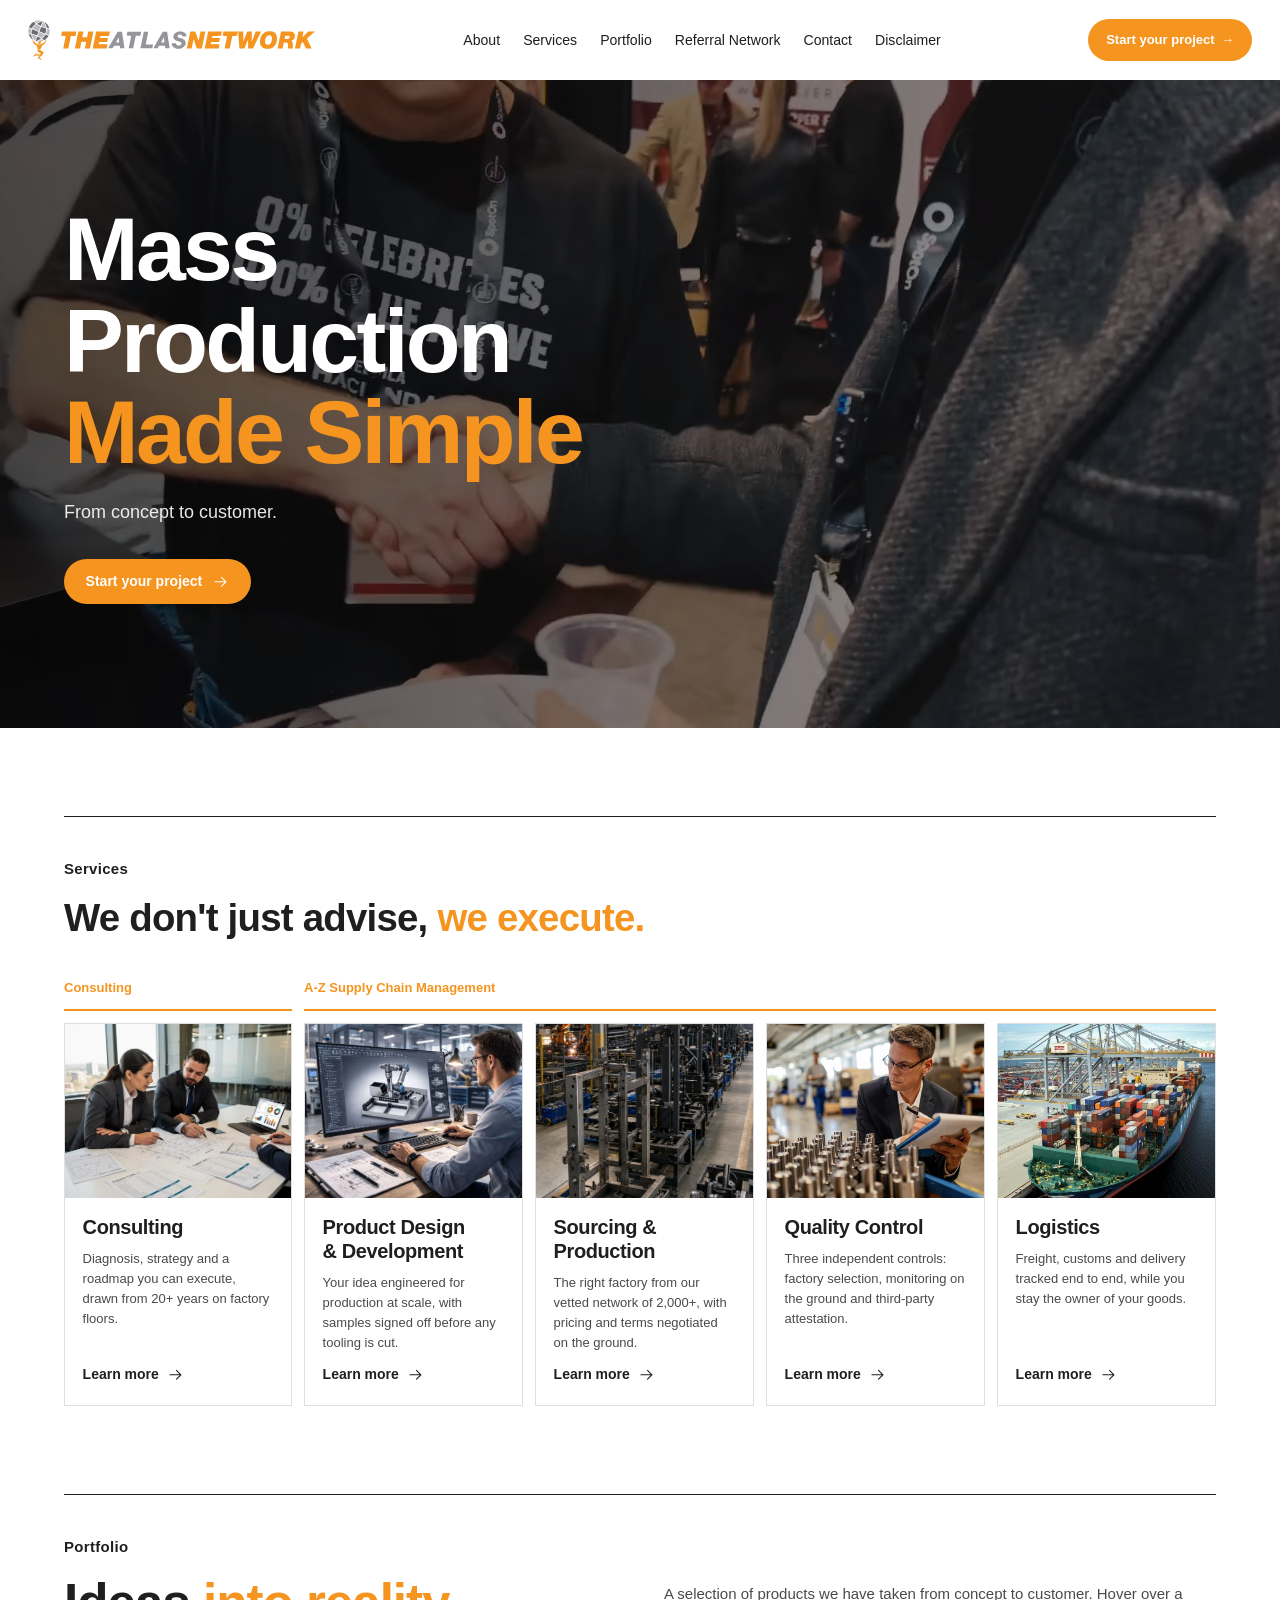
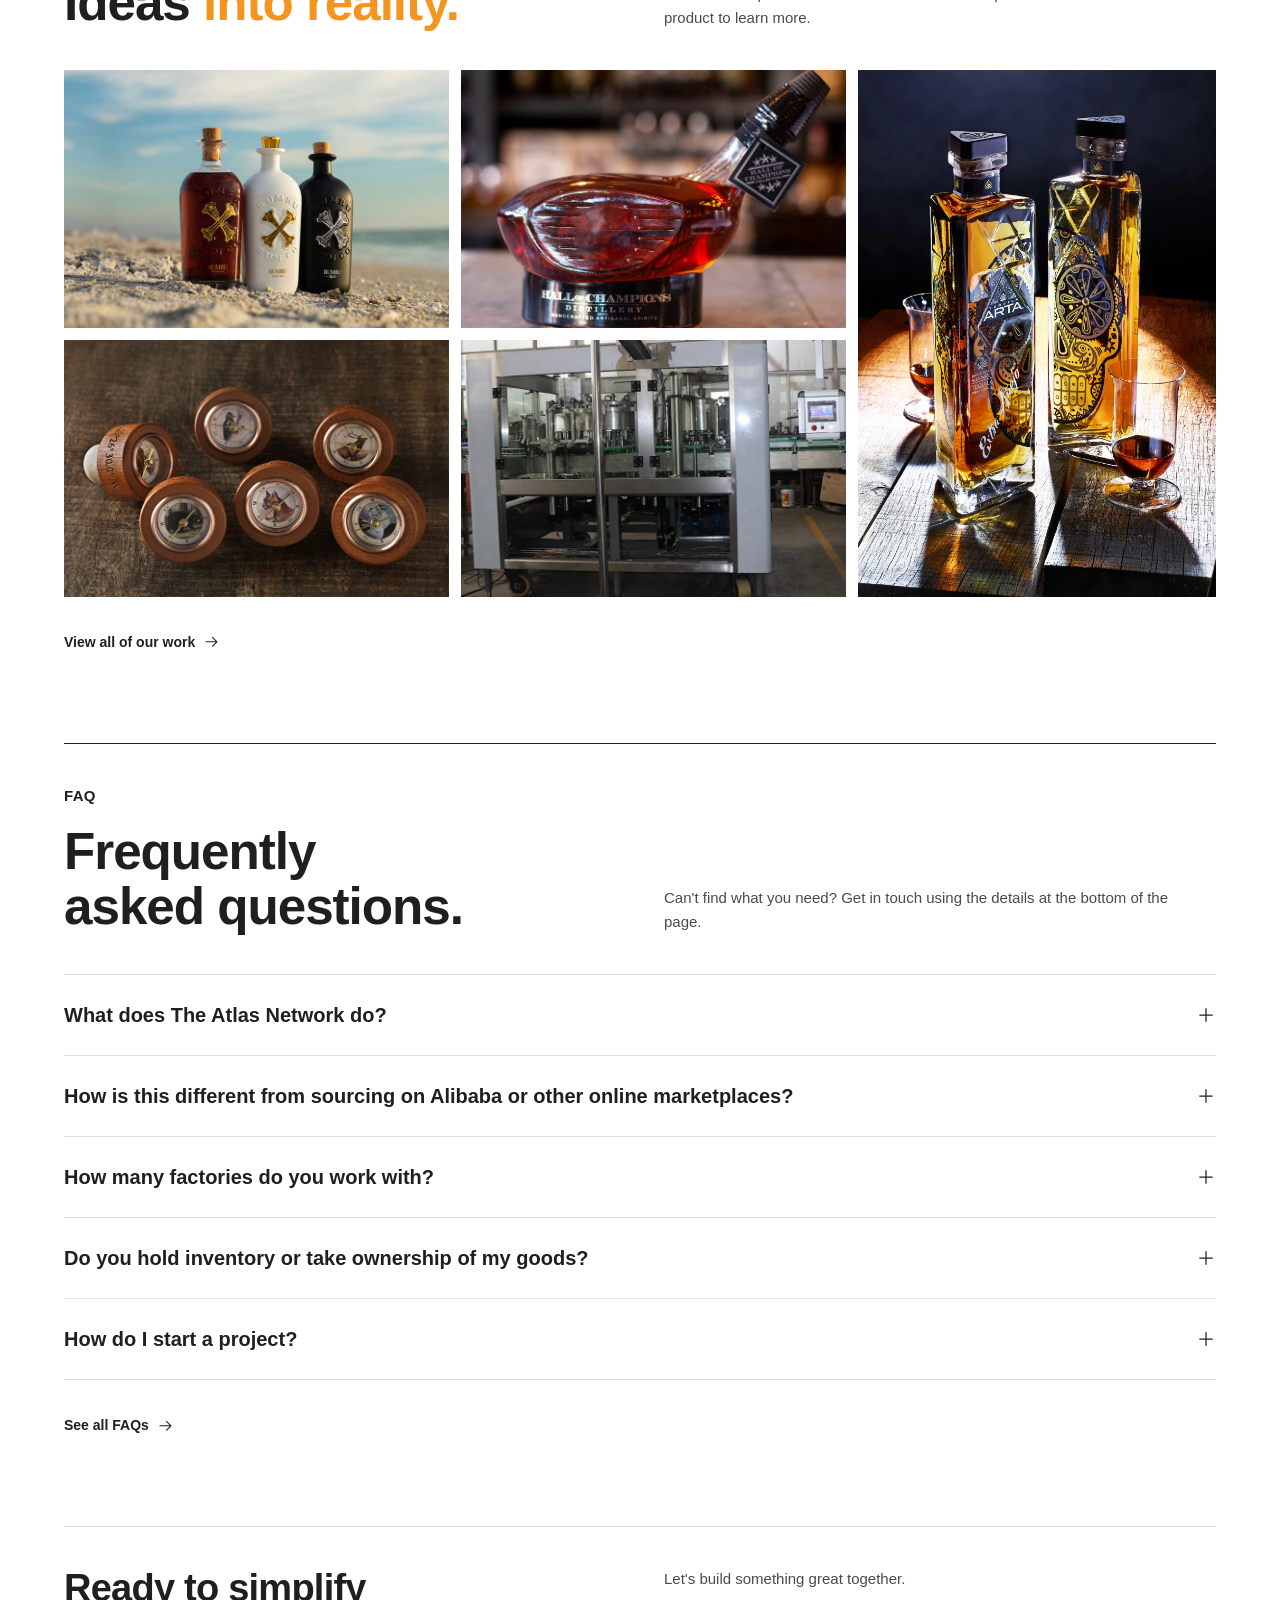
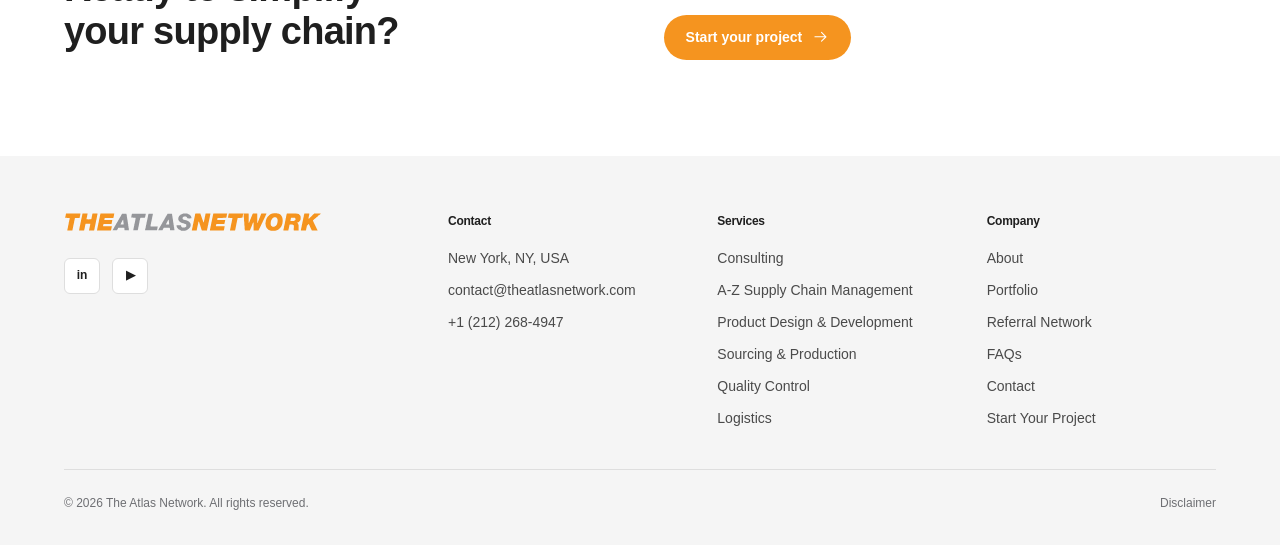
==== index.html @ 4a4178e0 "Services: rewrite copy in the consulting deck's voice (PPI diagnostic, Health Score, MORTC, Blueprin" ====
<!DOCTYPE html>
<html lang="en">
<head>
<meta charset="utf-8"/>
<meta name="viewport" content="width=device-width, initial-scale=1, viewport-fit=cover"/>
<meta name="theme-color" content="#ffffff"/>
<title>The Atlas Network</title>
<meta name="description" content="The Atlas Network is a full-service supply chain company that manages your product end-to-end - concept and design, manufacturing, quality control, global logistics, customs and delivery. One partner, zero fragmentation."/>
<meta name="robots" content="noindex, follow"/>
<link href="assets/css/site.css?v=0465d315" rel="stylesheet"/>
</head>
<body>

<header class="topbar">
  <div class="container">
    <nav aria-label="Global">
      <a class="logo" href="index.html" aria-label="The Atlas Network - home"><img class="logo-mark" src="assets/images/logo-mark.svg?v=0465d315" width="329" height="612" alt=""/><img class="logo-type" src="assets/images/logo-wordmark.svg?v=0465d315" width="917" height="71" alt=""/></a>
      <div id="menu" class="menu">
        <a href="about.html">About</a>
        <a href="services.html">Services</a>
        <a href="work.html">Portfolio</a>
        <a href="referral-network.html">Referral Network</a>
        <a href="contact.html">Contact</a>
        <a href="disclaimer.html">Disclaimer</a>
        <a class="menu-cta" href="start-your-project.html#project-form">Start your project <span aria-hidden="true">→</span></a>
      </div>
      <a class="topbar-cta" href="start-your-project.html#project-form">Start your project <span aria-hidden="true">→</span></a>
      <button id="menu-btn" class="menu-btn" type="button" aria-expanded="false" aria-controls="menu">
        <span class="sr-only">Open main menu</span>
        <svg width="24" height="24" viewBox="0 0 24 24" fill="none" stroke="currentColor" stroke-width="1.5" aria-hidden="true"><path d="M3.75 6.75h16.5M3.75 12h16.5m-16.5 5.25h16.5" stroke-linecap="round"/></svg>
      </button>
    </nav>
  </div>
</header>

<main id="top">
  <!-- Banner: a silent 7-second loop (0:02-0:09 of the "Know the details of your product" quick tip). -->
  <section class="banner">
    <video poster="assets/video/banner-poster.jpg?v=0465d315" autoplay muted loop playsinline preload="auto" aria-hidden="true">
      <source src="assets/video/banner.webm?v=0465d315" type="video/webm"/>
      <source src="assets/video/banner.mp4?v=0465d315" type="video/mp4"/>
    </video>
    <div class="container">
      <h1>Mass Production <span>Made Simple</span></h1>
      <p>From concept to customer.</p>
      <div><a class="btn btn--pill" href="start-your-project.html#project-form">Start your project
        <svg class="arrow" viewBox="0 0 24 24" fill="none" stroke="currentColor" stroke-width="1.5" stroke-linecap="round" stroke-linejoin="round" aria-hidden="true"><path d="M4 12h15m-6-6 6 6-6 6"/></svg></a></div>
    </div>
  </section>

  <!-- Our services -->
  <section id="services" class="section">
    <div class="container">
      <div class="section-head section-head--inline">
        <div><span class="eyebrow">Services</span><h2>We don't just advise, <span>we execute.</span></h2></div>
      </div>
      <div class="services services--grouped">
        <div class="service-group">
          <a class="group-label" href="services.html#consulting">Consulting</a>
          <a class="service hover-title" href="services.html#consulting">
            <div class="service-img"><img src="assets/images/services/consulting.webp" alt="" loading="lazy"/></div>
            <div class="service-body">
              <h3>Consulting</h3>
              <p>Diagnosis, strategy and a roadmap you can execute, drawn from 20+ years on factory floors.</p>
              <span class="link-arrow">Learn more <svg class="arrow" viewBox="0 0 24 24" fill="none" stroke="currentColor" stroke-width="1.5" stroke-linecap="round" stroke-linejoin="round" aria-hidden="true"><path d="M4 12h15m-6-6 6 6-6 6"/></svg></span>
            </div>
          </a>
        </div>
        <div class="service-group">
          <a class="group-label" href="services.html#supply-chain">A&#8209;Z Supply Chain Management</a>
          <div class="services-inner">
          <a class="service hover-title" href="services.html#product-design">
            <div class="service-img"><img src="assets/images/services/product-design.webp" alt="" loading="lazy"/></div>
            <div class="service-body">
              <h3>Product Design &amp; Development</h3>
              <p>Your idea engineered for production at scale, with samples signed off before any tooling is cut.</p>
              <span class="link-arrow">Learn more <svg class="arrow" viewBox="0 0 24 24" fill="none" stroke="currentColor" stroke-width="1.5" stroke-linecap="round" stroke-linejoin="round" aria-hidden="true"><path d="M4 12h15m-6-6 6 6-6 6"/></svg></span>
            </div>
          </a>
          <a class="service hover-title" href="services.html#sourcing-production">
            <div class="service-img"><img src="assets/images/services/sourcing-production.webp" alt="" loading="lazy"/></div>
            <div class="service-body">
              <h3>Sourcing &amp; Production</h3>
              <p>The right factory from our vetted network of 2,000+, with pricing and terms negotiated on the ground.</p>
              <span class="link-arrow">Learn more <svg class="arrow" viewBox="0 0 24 24" fill="none" stroke="currentColor" stroke-width="1.5" stroke-linecap="round" stroke-linejoin="round" aria-hidden="true"><path d="M4 12h15m-6-6 6 6-6 6"/></svg></span>
            </div>
          </a>
          <a class="service hover-title" href="services.html#quality-control">
            <div class="service-img"><img src="assets/images/services/quality-control.webp" alt="" loading="lazy"/></div>
            <div class="service-body">
              <h3>Quality Control</h3>
              <p>Three independent controls: factory selection, monitoring on the ground and third-party attestation.</p>
              <span class="link-arrow">Learn more <svg class="arrow" viewBox="0 0 24 24" fill="none" stroke="currentColor" stroke-width="1.5" stroke-linecap="round" stroke-linejoin="round" aria-hidden="true"><path d="M4 12h15m-6-6 6 6-6 6"/></svg></span>
            </div>
          </a>
          <a class="service hover-title" href="services.html#logistics">
            <div class="service-img"><img src="assets/images/services/logistics.webp" alt="" loading="lazy"/></div>
            <div class="service-body">
              <h3>Logistics</h3>
              <p>Freight, customs and delivery tracked end to end, while you stay the owner of your goods.</p>
              <span class="link-arrow">Learn more <svg class="arrow" viewBox="0 0 24 24" fill="none" stroke="currentColor" stroke-width="1.5" stroke-linecap="round" stroke-linejoin="round" aria-hidden="true"><path d="M4 12h15m-6-6 6 6-6 6"/></svg></span>
            </div>
          </a>
          </div>
        </div>
      </div>
    </div>
  </section>

  <!-- Our work. Product photos live in assets/images/work/. Each tile's drop-down box holds its
       category, name, description and link. -->
  <section id="work" class="section">
    <div class="container">
      <div class="section-head">
        <div><span class="eyebrow">Portfolio</span><h2>Ideas <span>into reality.</span></h2></div>
        <p>A selection of products we have taken from concept to customer. Hover over a product to learn more.</p>
      </div>
      <div class="collage">
        <div class="tile"><img src="assets/images/work/bumbu-rum.png" width="800" height="535" alt="Bumbu rum bottles - The Original, Crème and XO - on a beach" loading="lazy"/><div class="drop"><span class="cat">Spirits &amp; Packaging</span><h3>Bumbu Rum Co.</h3><p>Bottles for The Original, Crème and XO.</p></div></div>
        <div class="tile"><img src="assets/images/work/hall-of-champions.webp" width="800" height="535" alt="Golf driver-shaped Hall of Champions decanter on a bar" loading="lazy"/><div class="drop"><span class="cat">Spirits &amp; Packaging</span><h3>Hall of Champions decanter</h3><p>A golf driver-shaped glass decanter on a branded base.</p></div></div>
        <div class="tile"><img src="assets/images/work/tequila-arta.webp" width="1394" height="2000" alt="Two Tequila Arta Extra Añejo bottles with tasting glasses" loading="lazy"/><div class="drop"><span class="cat">Spirits &amp; Packaging</span><h3>Tequila Arta Extra Añejo</h3><p>Triangular decorated glass bottles with sculpted stoppers.</p></div></div>
        <div class="tile"><img src="assets/images/work/compass-stoppers.webp" width="800" height="535" alt="Wooden bottle stoppers with working wildlife compasses" loading="lazy"/><div class="drop"><span class="cat">Accessories</span><h3>Compass bottle stoppers</h3><p>Wooden stoppers set with working wildlife compasses.</p></div></div>
        <div class="tile"><img src="assets/images/work/filling-line.webp" width="800" height="535" alt="Automated bottle filling machine on a factory floor" loading="lazy"/><div class="drop"><span class="cat">Production</span><h3>Bottle filling line</h3><p>Automated filling and capping equipment for production runs.</p></div></div>
      </div>
      <div class="section-foot"><a class="link-arrow" href="work.html">View all of our work <svg class="arrow" viewBox="0 0 24 24" fill="none" stroke="currentColor" stroke-width="1.5" stroke-linecap="round" stroke-linejoin="round" aria-hidden="true"><path d="M4 12h15m-6-6 6 6-6 6"/></svg></a></div>
    </div>
  </section>

  <!-- FAQ -->
  <section id="faq" class="section">
    <div class="container">
      <div class="section-head">
        <div><span class="eyebrow">FAQ</span><h2>Frequently asked questions.</h2></div>
        <p>Can't find what you need? Get in touch using the details at the bottom of the page.</p>
      </div>
      <div class="faq">
        <details>
          <summary>What does The Atlas Network do?<svg viewBox="0 0 24 24" fill="none" stroke="currentColor" stroke-width="1.5" aria-hidden="true"><path d="M12 4v16M4 12h16"/></svg></summary>
          <p>We are a full-service supply chain company. We manage your product end to end, from design engineering and factory selection to production, quality control, logistics, customs and delivery.</p>
        </details>
        <details>
          <summary>How is this different from sourcing on Alibaba or other online marketplaces?<svg viewBox="0 0 24 24" fill="none" stroke="currentColor" stroke-width="1.5" aria-hidden="true"><path d="M12 4v16M4 12h16"/></svg></summary>
          <p>Buying online puts the risk on you. Suppliers can be hard to verify, quality can drift between the sample and the shipment, and problems often appear only when goods arrive. We act as your team on the ground: we use certified factories, negotiate in person through our local team, and inspect the work with our own inspectors and independent third-party auditors.</p>
        </details>
        <details>
          <summary>How many factories do you work with?<svg viewBox="0 0 24 24" fill="none" stroke="currentColor" stroke-width="1.5" aria-hidden="true"><path d="M12 4v16M4 12h16"/></svg></summary>
          <p>Our vetted network includes more than 2,000 factories across a wide range of materials, including glass, ceramics, metal, wood, textiles, plastics and electronics. That lets us match each product with a manufacturer that already does that kind of work well.</p>
        </details>
        <details>
          <summary>Do you hold inventory or take ownership of my goods?<svg viewBox="0 0 24 24" fill="none" stroke="currentColor" stroke-width="1.5" aria-hidden="true"><path d="M12 4v16M4 12h16"/></svg></summary>
          <p>No. The Atlas Network works as a 5PL without holding inventory. You remain the consignee and owner of your goods at every stage, while we coordinate the factories, inspections, freight, customs and delivery.</p>
        </details>
        <details>
          <summary>How do I start a project?<svg viewBox="0 0 24 24" fill="none" stroke="currentColor" stroke-width="1.5" aria-hidden="true"><path d="M12 4v16M4 12h16"/></svg></summary>
          <p>Fill in the <a href="start-your-project.html#project-form">project form</a>, email contact@theatlasnetwork.com or call +1 (212) 268-4947. A member of our team will review your requirements and come back with questions, a route to production and a quote.</p>
        </details>
      </div>
      <div class="section-foot"><a class="link-arrow" href="faq.html">See all FAQs <svg class="arrow" viewBox="0 0 24 24" fill="none" stroke="currentColor" stroke-width="1.5" stroke-linecap="round" stroke-linejoin="round" aria-hidden="true"><path d="M4 12h15m-6-6 6 6-6 6"/></svg></a></div>
    </div>
  </section>

  <!-- Closing call to action -->
  <div class="container cta">
    <div class="split">
      <h2>Ready to simplify your supply chain?</h2>
      <div>
        <p>Let's build something great together.</p>
        <a class="btn btn--pill" href="start-your-project.html#project-form">Start your project
          <svg class="arrow" viewBox="0 0 24 24" fill="none" stroke="currentColor" stroke-width="1.5" stroke-linecap="round" stroke-linejoin="round" aria-hidden="true"><path d="M4 12h15m-6-6 6 6-6 6"/></svg></a>
      </div>
    </div>
  </div>
</main>

<footer id="contact">
  <div class="container">
    <div class="footer-cols">
      <div>
        <a class="logo" href="index.html" aria-label="The Atlas Network - home"><img class="logo-type" src="assets/images/logo-wordmark.svg?v=0465d315" width="917" height="71" alt=""/></a>
        <div class="social">
          <a href="https://www.linkedin.com/in/theatlasnetwork/" aria-label="LinkedIn">in</a>
          <a href="https://www.youtube.com/@theatlasnetworkllc596" aria-label="YouTube">▶</a>
        </div>
      </div>
      <div>
        <h3>Contact</h3>
        <ul>
          <li>New York, NY, USA</li>
          <li><a href="mailto:contact@theatlasnetwork.com">contact@theatlasnetwork.com</a></li>
          <li><a href="tel:+12122684947">+1 (212) 268-4947</a></li>
        </ul>
      </div>
      <div>
        <h3>Services</h3>
        <ul>
          <li><a href="services.html#consulting">Consulting</a></li>
          <li><a href="services.html#supply-chain">A&#8209;Z Supply Chain Management</a></li>
          <li><a href="services.html#product-design">Product Design &amp; Development</a></li>
          <li><a href="services.html#sourcing-production">Sourcing &amp; Production</a></li>
          <li><a href="services.html#quality-control">Quality Control</a></li>
          <li><a href="services.html#logistics">Logistics</a></li>
        </ul>
      </div>
      <div>
        <h3>Company</h3>
        <ul><li><a href="about.html">About</a></li><li><a href="work.html">Portfolio</a></li><li><a href="referral-network.html">Referral Network</a></li><li><a href="faq.html">FAQs</a></li><li><a href="contact.html">Contact</a></li><li><a href="start-your-project.html#project-form">Start Your Project</a></li></ul>
      </div>
    </div>
    <div class="legal">
      <p>© 2026 The Atlas Network. All rights reserved.</p>
      <div><a href="disclaimer.html">Disclaimer</a></div>
    </div>
  </div>
</footer>

<script src="assets/js/site.js?v=0465d315"></script>
</body>
</html>
---- assets/css/site.css ----
/* The Atlas Network - shared styles for every page.
   Layout: slim top bar, full-width banner or page header, then stacked sections. */
/* ---- Design tokens: change the look of the whole site here ---- */
:root {
  --ink: #1f1f1f;          /* headings, primary text */
  --text: #4a4a4a;         /* body copy */
  --muted: #6e6f73;        /* labels, meta (logo dark grey) */
  --grey: #95969a;         /* logo wordmark grey: "ATLAS" */
  --grey-light: #bcbdc1;   /* logo light grey: map dots, step markers */
  --rule: #dedede;         /* thin divider lines */
  --surface: #f5f5f5;      /* light grey panels, footer */
  --placeholder: #e8e8e8;  /* empty image slots */
  --field: #cfcfcf;        /* form field borders */
  --error: #b42318;        /* form error messages */
  --banner: #3b3b3b;       /* shows behind the banner video while it loads */
  --white: #ffffff;
  --orange: #f5941f;       /* brand accent from the logo: buttons, highlights */
  --orange-dark: #e2840f;  /* button background on hover */
  --heading: "Helvetica Neue", Helvetica, Arial, sans-serif;  /* headlines and titles */
  --sans: "Helvetica Neue", Helvetica, Arial, sans-serif;     /* body text and UI */
  --max: 1200px;
  --gutter: 24px;
  --ease: cubic-bezier(.2, .7, .2, 1);
}
@media (max-width: 640px) { :root { --gutter: 16px; } }

* { box-sizing: border-box; }
html { scroll-behavior: smooth; scroll-padding-top: 88px; }
body { margin: 0; background: var(--white); color: var(--text); font: 400 16px/1.6 var(--sans); -webkit-font-smoothing: antialiased; }
img { display: block; max-width: 100%; }
a { color: inherit; text-decoration: none; }
a:focus-visible, button:focus-visible, summary:focus-visible { outline: 2px solid var(--orange); outline-offset: 3px; }
h1, h2, h3 { margin: 0; color: var(--ink); font-family: var(--heading); font-weight: 600; letter-spacing: -.02em; text-wrap: balance; }
p { margin: 0; }
ul, ol { margin: 0; padding: 0; list-style: none; }
.container { max-width: var(--max); margin: 0 auto; padding: 0 var(--gutter); }
.sr-only { position: absolute; width: 1px; height: 1px; overflow: hidden; clip: rect(0 0 0 0); white-space: nowrap; }

/* Buttons and links */
.btn { display: inline-flex; align-items: center; gap: .6rem; background: var(--orange); color: var(--white); font-size: .875rem; font-weight: 600; padding: .7rem 1.1rem; border-radius: 8px; transition: background .2s; }
.btn:hover { background: var(--orange-dark); }
.btn--pill { border-radius: 999px; padding: .7rem 1.35rem; }  /* Start your project: same pill as the top bar button */
.arrow { width: 1.1rem; height: 1.1rem; flex: none; transition: transform .3s var(--ease); }
.link-arrow { display: inline-flex; align-items: center; gap: .5rem; color: var(--ink); font-size: .875rem; font-weight: 600; }
.link-arrow:hover { color: var(--orange); }
.link-arrow:hover .arrow, .hover-title:hover .arrow { transform: translateX(4px); }
.eyebrow { display: block; font-size: .9375rem; font-weight: 600; letter-spacing: .02em; color: var(--ink); margin-bottom: 1rem; }

/* Hover: every text link is underlined; card titles also turn orange */
a:hover, .btn:hover, .faq summary:hover { text-decoration: underline; text-decoration-thickness: 1px; text-underline-offset: .22em; }
a.service:hover, .steps a:hover, a.logo:hover, .social a:hover { text-decoration: none; }
.hover-title:hover h3, .hover-title:focus-visible h3 { text-decoration: underline; text-decoration-thickness: 1px; text-underline-offset: .18em; }

/* Hover effect shared by services and process: the title turns orange */
.hover-title h3 { transition: color .3s var(--ease); }
.hover-title:hover h3, .hover-title:focus-visible h3 { color: var(--orange); }

/* ---- Top bar ---- */
.topbar { position: sticky; top: env(safe-area-inset-top, 0px); z-index: 50; background: var(--white); }
/* The top bar uses a wider frame than the page so every link fits on desktop; sizes scale down on narrower screens. */
.topbar .container { max-width: 1440px; padding: 0 clamp(16px, 2.2vw, 40px); }
.topbar nav { display: flex; align-items: center; gap: clamp(.9rem, 1.4vw, 1.25rem); height: 80px; }
.topbar .menu { margin-inline: auto; padding-inline: clamp(1rem, 2vw, 2rem); }  /* centred between the logo and the button */
/* The Atlas figure (assets/images/logo-mark.svg) sits to the left of the wordmark. */
.logo { display: inline-flex; align-items: center; gap: .6rem; font-weight: 700; font-size: 1rem; letter-spacing: .04em; color: var(--ink); white-space: nowrap; }
.topbar .logo { font-size: 1.4375rem; line-height: 1; letter-spacing: .02em; }
.logo-mark { height: clamp(38px, 3.2vw, 46px); width: auto; }
@media (max-width: 480px) { .topbar .logo-type { height: 17px; } .topbar .logo-mark { height: 40px; } }
.logo-type { height: 22px; width: auto; }
.topbar .logo-type { height: clamp(17px, 1.55vw, 22px); }  /* traced wordmark from the company logo */
.footer-cols .logo-type { height: 20px; }
.menu { display: flex; gap: clamp(1rem, 1.8vw, 1.75rem); font-size: clamp(.875rem, 1.1vw, 1rem); font-weight: 500; color: var(--ink); white-space: nowrap; }
.menu a, .topbar-cta { transition: color .2s; }
.menu a:hover { color: var(--orange); }
.topbar-cta { font-size: clamp(.8125rem, 1vw, .9375rem); font-weight: 600; color: var(--white); background: var(--orange); padding: .65rem clamp(.9rem, 1.4vw, 1.35rem); border-radius: 999px; white-space: nowrap; display: inline-flex; align-items: center; gap: .4rem; transition: background .2s; }
.topbar-cta:hover { background: var(--orange-dark); }
.menu-cta { display: none; }
.menu-btn { display: none; background: none; border: 0; padding: .5rem; margin-right: -.5rem; color: var(--ink); cursor: pointer; }
@media (max-width: 1023px) {
  .menu-btn { display: block; margin-left: auto; }
  .topbar-cta { display: none; }
  .menu { display: none; position: absolute; top: 80px; left: 0; right: 0; flex-direction: column; gap: 0; background: var(--white); border-top: 1px solid var(--rule); padding: .5rem var(--gutter) 1rem; box-shadow: 0 12px 24px rgba(0,0,0,.06); }
  .menu.open { display: flex; }
  .menu .menu-cta { display: inline-flex; align-items: center; gap: .45rem; align-self: flex-start; margin-top: 1rem; padding: .7rem 1.35rem; border: 0; border-radius: 999px; background: var(--orange); color: var(--white); font-weight: 600; }
  .menu .menu-cta:hover { background: var(--orange-dark); color: var(--white); }
  .menu a { padding: .75rem 0; border-bottom: 1px solid var(--rule); font-size: 1rem; }
}

/* ---- Banner ---- */
.banner { position: relative; max-width: 1440px; margin: 0 auto; height: clamp(460px, 72vh, 680px); background: var(--banner); overflow: hidden; }
.banner > img, .banner > video { position: absolute; inset: 0; width: 100%; height: 100%; object-fit: cover; filter: brightness(.85); }  /* 15% darker so the title stands out */
.banner::after { content: ""; position: absolute; inset: 0; background: linear-gradient(90deg, rgba(0,0,0,.6) 0%, rgba(0,0,0,.3) 60%, rgba(0,0,0,.1) 100%); }
.banner .container { position: relative; z-index: 1; height: 100%; display: flex; flex-direction: column; justify-content: center; }
.banner h1 { color: var(--white); font-weight: 700; letter-spacing: -.03em; font-size: clamp(2.75rem, 7vw, 5.75rem); line-height: 1.02; max-width: 11ch; }
.banner h1 span { color: var(--orange); }
.banner p { color: rgba(255,255,255,.9); font-size: 1.125rem; margin: 1.25rem 0 2rem; }

/* ---- Split row (closing call to action) ---- */
.split { display: grid; grid-template-columns: 1fr 1fr; gap: 3rem; padding: 2.5rem 0 3rem; border-top: 1px solid var(--rule); }
.split h2 { font-size: clamp(1.75rem, 3vw, 2.375rem); line-height: 1.15; }
.split p { font-size: .9375rem; margin-bottom: 1.5rem; max-width: 36rem; }
@media (max-width: 760px) { .split { grid-template-columns: 1fr; gap: 1.25rem; } }

/* ---- Sections ---- */
.section { padding: 5.5rem 0 0; }
@media (max-width: 760px) { .section { padding-top: 3.5rem; } }
.section-head { display: grid; grid-template-columns: 1fr 1fr; gap: 3rem; align-items: end; padding-top: 2.5rem; border-top: 1px solid var(--ink); margin-bottom: 2.5rem; }
.section-head h2 { font-weight: 700; font-size: clamp(2rem, 4vw, 3.25rem); line-height: 1.08; }
.section-head p { font-size: .9375rem; max-width: 34rem; }
@media (max-width: 760px) { .section-head { grid-template-columns: 1fr; gap: 1rem; margin-bottom: 1.5rem; } }
.section-foot { margin-top: 2rem; }
.section-head--inline { display: flex; flex-wrap: wrap; align-items: flex-end; gap: 1.25rem 2rem; }
.section-head--inline h2 { font-size: clamp(1.75rem, 3vw, 2.5rem); }
.section-head--inline > div { flex: 0 1 auto; }

/* Services: five cards side by side, each a short photo strip above a white text panel. */
.services { display: grid; grid-template-columns: repeat(5, minmax(0, 1fr)); gap: 12px; }
.service { display: grid; grid-template-rows: 174px 1fr; overflow: hidden; background: var(--white); border: 1px solid var(--rule); }
.service-img { min-height: 0; overflow: hidden; background: var(--placeholder); }
.service-img img { width: 100%; height: 100%; object-fit: cover; transition: transform .6s var(--ease); }
.service:hover .service-img img { transform: scale(1.04); }
.service-body { display: flex; flex-direction: column; gap: .6rem; padding: 1.1rem 1.1rem 1.2rem; background: var(--white); }
.service h3 { font-size: 1.25rem; line-height: 1.2; }
.service p { font-size: .8125rem; line-height: 1.55; flex: 1; color: var(--text); }
@media (max-width: 1023px) { .services { grid-template-columns: repeat(3, minmax(0, 1fr)); } }
@media (max-width: 640px) {
  .services { grid-template-columns: 1fr; }
  .service { grid-template-rows: auto 1fr; }
  .service-img { aspect-ratio: 32 / 10; max-width: 100%; }
}

/* Process: six steps side by side */
.steps { display: grid; grid-template-columns: repeat(6, minmax(0, 1fr)); gap: 2.5rem 1.5rem; }
.step { position: relative; padding-top: 1.75rem; border-top: 1px solid var(--rule); cursor: default; }
.step::before { content: ""; position: absolute; top: -4px; left: 0; width: 7px; height: 7px; border-radius: 50%; background: var(--grey-light); transition: background .3s var(--ease), transform .3s var(--ease); }
.step:hover::before { background: var(--orange); transform: scale(1.3); }
.step .num { display: block; font-size: .75rem; font-weight: 600; color: var(--orange); margin-bottom: .75rem; font-variant-numeric: tabular-nums; }
.step h3 { font-size: 1.25rem; line-height: 1.2; margin-bottom: .6rem; }
.step p { font-size: .875rem; }
@media (max-width: 1023px) { .steps { grid-template-columns: repeat(3, minmax(0, 1fr)); } }
@media (max-width: 640px) { .steps { grid-template-columns: 1fr; gap: 1.75rem; } }

/* Work: image collage. Each tile drops down a caption on hover. */
.collage { display: grid; grid-template-columns: 1fr 1fr .93fr; gap: 12px; grid-template-areas: "a b c" "d e c"; }
.tile { position: relative; overflow: hidden; background: var(--placeholder); aspect-ratio: 800 / 535; max-width: 100%; }
.collage > .tile:nth-child(1) { grid-area: a; } .collage > .tile:nth-child(2) { grid-area: b; } .collage > .tile:nth-child(3) { grid-area: c; aspect-ratio: auto; }
.collage > .tile:nth-child(4) { grid-area: d; } .collage > .tile:nth-child(5) { grid-area: e; }
.tile > img { width: 100%; height: 100%; object-fit: cover; transition: transform .6s var(--ease); }
.tile:hover > img { transform: scale(1.04); }
.tile .drop { position: absolute; top: 0; left: 0; right: 0; background: var(--white); padding: 1rem 1.1rem 1.1rem; transform: translateY(-101%); transition: transform .4s var(--ease), box-shadow .4s var(--ease); }
.tile:hover .drop, .tile:focus-within .drop { transform: translateY(0); box-shadow: 0 8px 20px rgba(0,0,0,.08); }
.drop .cat { display: block; font-size: .6875rem; font-weight: 600; letter-spacing: .04em; text-transform: uppercase; color: var(--muted); margin-bottom: .3rem; }
.drop h3 { font-size: 1.125rem; line-height: 1.25; margin-bottom: .35rem; }
.drop p { font-size: .8125rem; margin-bottom: .6rem; }
.drop .link-arrow { color: var(--orange); font-size: .8125rem; }
@media (hover: none) { .tile .drop { transform: none; top: auto; bottom: 0; box-shadow: none; } }
@media (max-width: 900px) { .collage { grid-template-columns: 1fr 1fr; grid-template-areas: "a c" "b c" "d e"; } }
@media (max-width: 560px) {
  .collage { grid-template-columns: 1fr; grid-template-areas: none; }
  .collage > .tile, .collage > .tile:nth-child(n) { grid-area: auto; }
  .collage > .tile:nth-child(3) { aspect-ratio: 1394 / 2000; }
}

/* FAQ */
.faq details { border-top: 1px solid var(--rule); }
.faq details:last-child { border-bottom: 1px solid var(--rule); }
.faq summary { list-style: none; cursor: pointer; display: flex; justify-content: space-between; align-items: center; gap: 1.5rem; padding: 1.5rem 0; font-family: var(--heading); font-weight: 600; font-size: clamp(1.0625rem, 1.6vw, 1.25rem); color: var(--ink); transition: color .3s var(--ease); }
.faq summary::-webkit-details-marker { display: none; }
.faq summary:hover { color: var(--orange); }
.faq summary svg { width: 1.25rem; height: 1.25rem; flex: none; transition: transform .3s var(--ease); }
.faq details[open] summary svg { transform: rotate(45deg); }
.faq details p { padding: 0 0 1.75rem; max-width: 46rem; font-size: .9375rem; }
.faq details a { color: var(--orange); text-decoration: underline; }

.cta { margin-top: 5.5rem; }

/* ---- Footer ---- */
footer { background: var(--surface); margin-top: 3rem; padding: 3.5rem 0 2rem; font-size: .875rem; }
.footer-cols { display: grid; grid-template-columns: 1.5fr repeat(3, 1fr); gap: 2.5rem; padding-bottom: 2.5rem; }
.footer-cols h3 { font-family: var(--sans); font-size: .75rem; font-weight: 600; color: var(--ink); margin-bottom: 1rem; }
.footer-cols li + li { margin-top: .6rem; }
.footer-cols a { transition: color .2s; }
.footer-cols a:hover { color: var(--orange); }
.footer-cols .social { margin-top: 1.25rem; }
.social { display: flex; gap: .75rem; }
.social a { width: 36px; height: 36px; border: 1px solid var(--rule); border-radius: 6px; background: var(--white); display: flex; align-items: center; justify-content: center; font-size: .75rem; font-weight: 600; color: var(--ink); }
.social a:hover { border-color: var(--orange); }
.legal { display: flex; flex-wrap: wrap; justify-content: space-between; gap: .75rem 2rem; padding-top: 1.5rem; border-top: 1px solid var(--rule); font-size: .75rem; color: var(--muted); }
.legal div { display: flex; flex-wrap: wrap; gap: .5rem 1.5rem; }
.legal a:hover { color: var(--ink); }
@media (max-width: 900px) { .footer-cols { grid-template-columns: 1fr 1fr; } .footer-cols > :first-child { grid-column: 1 / -1; } }

@media (prefers-reduced-motion: reduce) {
  html { scroll-behavior: auto; }
  *, *::before, *::after { transition: none !important; }
}

/* ---- Inner pages ---- */
.page-head { padding: 4rem 0 3rem; border-bottom: 1px solid var(--rule); }
.crumbs { display: flex; gap: .5rem; font-size: .8125rem; color: var(--muted); margin-bottom: 1.5rem; }
.crumbs a:hover { color: var(--orange); }
.page-head h1 { font-weight: 700; font-size: clamp(2.5rem, 6vw, 4.5rem); line-height: 1.04; letter-spacing: -.03em; max-width: 18ch; }
.page-head h1 span, .section-head h2 span { color: var(--orange); }
.page-head .lead { margin-top: 1.5rem; font-size: 1.125rem; line-height: 1.6; max-width: 44rem; }
/* About header: logo top-aligned with the breadcrumb, left edge in line with the last nav link (set by site.js) */
.page-head--logo { border-bottom: 0; }
.page-head--logo .container { display: flex; flex-direction: column; }
.head-logo { width: 110px; height: auto; order: 1; margin-bottom: 1.5rem; }
.page-head--logo .crumbs { order: 0; } .page-head--logo h1 { order: 2; } .page-head--logo .lead { order: 3; }
@media (min-width: 1024px) {
  .page-head--logo .container { display: block; position: relative; min-height: calc(clamp(120px, 14vw, 190px) * 1.882); }
  .head-logo { position: absolute; top: 0; left: var(--logo-x, calc(50% + 260px)); width: clamp(120px, 14vw, 190px); margin: 0; }
}
.head-cta { margin-top: 2rem; }
.jump { display: flex; flex-wrap: wrap; gap: .5rem; margin-top: 2rem; }
.jump a { border: 1px solid var(--rule); border-radius: 6px; padding: .45rem .9rem; font-size: .8125rem; font-weight: 600; color: var(--ink); transition: border-color .2s, color .2s; }
.jump a:hover { border-color: var(--orange); color: var(--orange); }
.menu a[aria-current="page"] { color: var(--orange); }
.topbar-cta[aria-current="page"] { background: var(--orange-dark); }


/* Detail blocks: one per service or process step */
.detail { padding-top: 4.5rem; scroll-margin-top: 80px; }
.detail-head { padding-top: 2rem; border-top: 1px solid var(--ink); }
.detail-head .eyebrow { color: var(--orange); }
.detail-head h2 { font-weight: 700; font-size: clamp(2rem, 4vw, 3rem); line-height: 1.08; }
.detail-grid { display: grid; grid-template-columns: 5fr 6fr; gap: 3rem; margin-top: 2rem; align-items: start; }
.detail-media { aspect-ratio: 4 / 3; max-width: 100%; overflow: hidden; background: var(--placeholder); }
.detail-media img { width: 100%; height: 100%; object-fit: cover; }
.detail-body { min-width: 0; max-width: 40rem; }
.detail-body .lead { font-size: 1.25rem; font-weight: 500; line-height: 1.5; color: var(--ink); margin-bottom: 1.25rem; }
.detail-body p + p { margin-top: 1rem; }
.includes { margin-top: 2.75rem; }
.includes ul { display: grid; grid-template-columns: repeat(3, minmax(0, 1fr)); gap: 1.75rem 1.5rem; }
.includes li { padding-top: 1rem; border-top: 1px solid var(--rule); }
.includes h3 { font-size: 1.0625rem; line-height: 1.3; margin-bottom: .35rem; }
.includes p { font-size: .875rem; }
.ticks { margin-top: 1.25rem; display: grid; gap: .5rem; }
.ticks li { position: relative; padding-left: 1.25rem; font-size: .9375rem; color: var(--ink); }
.ticks li::before { content: ""; position: absolute; left: 0; top: .75em; width: .6rem; height: 2px; background: var(--orange); }
.detail--compact .detail-grid { grid-template-columns: 6fr 5fr; }
.detail--compact .detail-media { aspect-ratio: 16 / 10; }
@media (max-width: 860px) {
  .detail-grid, .detail--compact .detail-grid { grid-template-columns: 1fr; gap: 1.75rem; }
  .detail--compact .detail-media { order: -1; }
  .includes ul { grid-template-columns: 1fr 1fr; }
}
@media (max-width: 560px) { .includes ul { grid-template-columns: 1fr; } }
.steps a { display: block; }

/* Larger collage on the work page: blank tiles in mixed sizes */
.collage-grid { display: grid; grid-template-columns: repeat(4, minmax(0, 1fr)); grid-auto-rows: 210px; grid-auto-flow: dense; gap: 12px; }
.collage-grid .tile { aspect-ratio: auto; }
.collage-grid--row { grid-template-columns: repeat(3, minmax(0, 1fr)); grid-auto-rows: 300px; }
.tile--white { background: var(--white); outline: 1px solid var(--rule); outline-offset: -1px; }
.tile--white > img { object-fit: contain; padding: 1rem; }
.collage-row { display: grid; grid-template-columns: repeat(3, minmax(0, 1fr)); gap: 12px; margin-top: 12px; }
.collage-row--2 { grid-template-columns: repeat(2, minmax(0, 1fr)); }
@media (max-width: 560px) { .collage-row { grid-template-columns: 1fr; } }
.collage-grid .wide { grid-column: span 2; }
.collage-grid .tall { grid-row: span 2; }
@media (max-width: 900px) { .collage-grid { grid-template-columns: repeat(2, minmax(0, 1fr)); grid-auto-rows: 180px; } .collage-grid--row { grid-template-columns: repeat(2, minmax(0, 1fr)); grid-auto-rows: 220px; } }
@media (max-width: 560px) { .collage-grid { grid-template-columns: 1fr; grid-auto-rows: auto; } .collage-grid .tile { height: 220px; } .collage-grid .tile--photo { height: auto; aspect-ratio: var(--ar); } .collage-grid .wide, .collage-grid .tall { grid-column: auto; grid-row: auto; } }
.detail-head--split { display: grid; grid-template-columns: 1fr 1fr; gap: 1rem 3rem; align-items: end; margin-bottom: 2rem; }
.detail-head--split p { font-size: .9375rem; max-width: 34rem; }
@media (max-width: 760px) { .detail-head--split { grid-template-columns: 1fr; } }

/* Pages waiting for content */
.page-body { min-height: 30vh; }

/* ---- Start your project ---- */
.brief-band { background: var(--surface); padding: 4rem 0 5rem; margin-top: 0; }
.brief-head { max-width: 880px; margin: 0 auto 2rem; }
.brief-head .eyebrow, .next-head .eyebrow { color: var(--orange); }
.brief-head h2, .next-head h2 { font-weight: 700; font-size: clamp(1.75rem, 3.4vw, 2.5rem); line-height: 1.1; }
.brief-card { max-width: 880px; margin: 0 auto; background: var(--white); border: 1px solid var(--rule); padding: clamp(1.25rem, 4vw, 2.75rem); }
.form-grid { display: grid; grid-template-columns: 1fr 1fr; gap: 1.25rem 1.5rem; }
.field { display: flex; flex-direction: column; gap: .4rem; min-width: 0; }
.field--full { grid-column: 1 / -1; }
.field label, .field .label { font-size: .8125rem; font-weight: 600; color: var(--ink); }
.field .optional { font-weight: 400; color: var(--muted); }
.field input, .field select, .field textarea { width: 100%; font: inherit; font-size: .9375rem; color: var(--ink); background: var(--white); border: 1px solid var(--field); border-radius: 0; padding: .75rem .9rem; transition: border-color .2s, box-shadow .2s; }
.field textarea { min-height: 8rem; resize: vertical; line-height: 1.5; }
.field select { appearance: none; background-image: url("data:image/svg+xml,%3Csvg xmlns='http://www.w3.org/2000/svg' width='12' height='8' fill='none' stroke='%231f1f1f' stroke-width='1.5'%3E%3Cpath d='M1 1.5l5 5 5-5'/%3E%3C/svg%3E"); background-repeat: no-repeat; background-position: right .9rem center; padding-right: 2.5rem; }
.field input::placeholder, .field textarea::placeholder { color: #9a9a9a; }
.field input:focus, .field select:focus, .field textarea:focus { outline: none; border-color: var(--orange); box-shadow: 0 0 0 3px rgba(245, 148, 31, .2); }
.field.invalid input, .field.invalid textarea { border-color: var(--error); }
.field .error { display: none; font-size: .75rem; color: var(--error); }
.field.invalid .error { display: block; }
.drop-zone { display: flex; align-items: center; gap: 1rem; padding: 1.1rem 1.25rem; border: 1px dashed var(--field); background: var(--surface); cursor: pointer; transition: border-color .2s, background .2s; }
.drop-zone:hover, .drop-zone.over { border-color: var(--orange); background: #fef4e6; }
.drop-zone:focus-within { border-color: var(--orange); }
.drop-zone input { position: absolute; width: 1px; height: 1px; opacity: 0; }
.drop-icon { flex: none; width: 2.25rem; height: 2.25rem; display: flex; align-items: center; justify-content: center; background: var(--white); border: 1px solid var(--rule); color: var(--orange); }
.drop-text { flex: 1; min-width: 0; }
.drop-text strong { display: block; font-size: .875rem; color: var(--ink); }
.drop-text span { font-size: .75rem; color: var(--muted); }
.drop-size { font-size: .75rem; color: var(--muted); font-variant-numeric: tabular-nums; white-space: nowrap; }
.file-list { display: grid; gap: .4rem; margin-top: .6rem; }
.file-list li { display: flex; align-items: center; gap: .75rem; font-size: .8125rem; padding: .5rem .75rem; border: 1px solid var(--rule); }
.file-list .name { flex: 1; min-width: 0; overflow: hidden; text-overflow: ellipsis; white-space: nowrap; color: var(--ink); }
.file-list .size { color: var(--muted); font-variant-numeric: tabular-nums; }
.file-list button { background: none; border: 0; padding: .1rem .3rem; cursor: pointer; color: var(--muted); font-size: 1rem; line-height: 1; }
.file-list button:hover { color: var(--error); }
.form-submit { width: 100%; justify-content: space-between; padding: 1rem 1.25rem; font-size: .9375rem; border: 0; cursor: pointer; font-family: inherit; }
.form-note { margin-top: .75rem; font-size: .75rem; color: var(--muted); }
.form-done { text-align: left; padding: 1rem 0; }
.form-done h3 { font-size: clamp(1.5rem, 3vw, 2rem); font-weight: 700; margin-bottom: .75rem; }
.form-done p { max-width: 36rem; }
.form-done .btn { margin-top: 1.5rem; border: 0; cursor: pointer; font-family: inherit; }
@media (max-width: 640px) { .form-grid { grid-template-columns: 1fr; } .drop-size { display: none; } }

.next { padding: 4.5rem 0 0; }
.next-head { margin-bottom: 2rem; }
.next-cards { display: grid; grid-template-columns: repeat(3, minmax(0, 1fr)); gap: 12px; }
.next-card { padding: 1.5rem; background: var(--surface); border-top: 2px solid var(--orange); }
.next-card .num { display: block; font-size: .75rem; font-weight: 600; color: var(--orange); margin-bottom: .75rem; font-variant-numeric: tabular-nums; }
.next-card h3 { font-size: 1.125rem; margin-bottom: .5rem; }
.next-card p { font-size: .875rem; }
@media (max-width: 760px) { .next-cards { grid-template-columns: 1fr; } }
.talk { margin-top: 1.75rem; font-size: .9375rem; }
.talk a { color: var(--ink); font-weight: 600; border-bottom: 1px solid var(--orange); }
.talk a:hover { color: var(--orange); }

/* About page */
.prose-cols { display: grid; grid-template-columns: 1fr 1fr; gap: 1.5rem 3rem; }
.prose-cols p { font-size: 1rem; line-height: 1.7; max-width: 36rem; }
.facts { display: grid; grid-template-columns: repeat(4, minmax(0, 1fr)); gap: 12px; margin-top: 2.5rem; }
.facts li { padding: 1.5rem; background: var(--surface); }
.facts strong { display: block; font-size: clamp(2rem, 3.4vw, 2.75rem); font-weight: 700; line-height: 1; letter-spacing: -.02em; color: var(--orange); font-variant-numeric: tabular-nums; }
.facts span { display: block; margin-top: .6rem; font-size: .875rem; }
@media (max-width: 860px) { .prose-cols { grid-template-columns: 1fr; } .facts { grid-template-columns: 1fr 1fr; } }
.faq--page { margin-top: 1rem; }

/* Services header: text on the left, value proposition graphic on the right */
.vp-split { display: grid; grid-template-columns: minmax(0, 5fr) minmax(0, 7fr); gap: 2rem clamp(2rem, 4vw, 4rem); align-items: center; }
.page-head--vp h1 { font-size: clamp(2.5rem, 4.6vw, 4rem); }
.vp-figure { display: block; }
.vp-figure img { display: block; width: 100%; height: auto; }
@media (max-width: 1023px) { .vp-split { grid-template-columns: 1fr; } }
/* Services grouped: Consulting, then Supply Chain Management and its four steps */
.services--grouped { grid-template-columns: minmax(0, 1fr) minmax(0, 4fr); gap: 12px; }
.service-group { display: flex; flex-direction: column; min-width: 0; }
.service-group > .service { flex: 1; }
.group-label { display: block; font-size: .8125rem; font-weight: 700; color: var(--orange); padding-bottom: .6rem; margin-bottom: 12px; border-bottom: 2px solid var(--orange); }
.services-inner { display: grid; grid-template-columns: repeat(4, minmax(0, 1fr)); gap: 12px; flex: 1; }
@media (max-width: 1023px) {
  .services--grouped { grid-template-columns: 1fr; gap: 2rem; }
  .services-inner { grid-template-columns: repeat(2, minmax(0, 1fr)); }
}
@media (max-width: 640px) { .services-inner { grid-template-columns: 1fr; } }
.steps--4 { grid-template-columns: repeat(4, minmax(0, 1fr)); }
@media (max-width: 760px) { .steps--4 { grid-template-columns: 1fr 1fr; } }
@media (max-width: 480px) { .steps--4 { grid-template-columns: 1fr; } }
.detail--sub .detail-head { border-top-color: var(--rule); }
.detail--sub .detail-head h2 { font-size: clamp(1.625rem, 3vw, 2.25rem); }
.scm-intro { margin-top: 2rem; }
.scm-intro .lead { font-size: 1.25rem; font-weight: 500; line-height: 1.5; color: var(--ink); max-width: 46rem; margin-bottom: 1.5rem; }
.scm-steps { margin-top: 2.5rem; }

/* World map on the About page */
.world-map { display: block; width: 100%; height: auto; max-width: 100%; margin: .5rem 0 2rem; }
.map-dots { fill: none; stroke: var(--grey-light); stroke-width: 3.4; stroke-linecap: round; }
.map-pin circle { fill: var(--orange); }
.map-pulse { opacity: .3; transform-box: fill-box; transform-origin: center; animation: map-pulse 2.4s ease-out infinite; }
.map-pin text { font: 700 16px var(--sans); fill: var(--ink); }
.map-pin .map-sub { font-size: 13px; font-weight: 500; fill: var(--muted); }
.map-pin--sm text { font-size: 14px; font-weight: 600; }
@keyframes map-pulse { from { transform: scale(.6); opacity: .5; } to { transform: scale(2); opacity: 0; } }
@media (max-width: 640px) { .map-pin text { font-size: 30px; } .map-pin--sm text { font-size: 26px; } .map-pin .map-sub { display: none; } }
@media (prefers-reduced-motion: reduce) { .map-pulse { animation: none; } }

/* Disclaimer page */
.legal-page { padding: 3rem 0 2rem; }
.legal-doc { max-width: 46rem; }
.legal-doc p { font-size: .9375rem; line-height: 1.75; }
.legal-doc p + p { margin-top: 1.25rem; }

/* Referral Network: description on the left, vertical video on the right, split by a section-style divider */
.referral-split { display: grid; grid-template-columns: minmax(0, 1fr) auto; align-items: start; }
.referral-text { padding-right: clamp(1.5rem, 4vw, 3.5rem); min-width: 0; }
.referral-video { align-self: stretch; padding-left: clamp(1.5rem, 4vw, 3.5rem); border-left: 1px solid var(--ink); }
.video-stick { position: sticky; top: 104px; width: clamp(240px, 24vw, 340px); max-width: 100%; }
.ref-cta { margin-top: 1.75rem; }
/* Referral Network logo: over the video column, top in line with the breadcrumb */
.page-head--ref .container { position: relative; }
.ref-logo { display: block; height: auto; }
.ref-logo--head { position: absolute; top: 0; right: calc(var(--gutter) + (clamp(240px, 24vw, 340px) - clamp(150px, 14vw, 200px)) / 2); width: clamp(150px, 14vw, 200px); }
.ref-logo--stack { display: none; }
@media (max-width: 860px) {
  .ref-logo--head { display: none; }
  .ref-logo--stack { display: block; width: 160px; margin: 0 auto 1.5rem; }
}
.video-play { position: absolute; top: 12px; right: 12px; z-index: 2; display: flex; align-items: center; justify-content: center; width: 52px; height: 52px; padding: 0; border: 0; border-radius: 50%; background: var(--orange); color: var(--white); cursor: pointer; box-shadow: 0 4px 14px rgba(0,0,0,.25); transition: opacity .35s var(--ease), background .2s, transform .2s; }
.video-play:hover { background: var(--orange-dark); transform: scale(1.06); }
.video-play.is-hidden { opacity: 0; pointer-events: none; }
.video-frame { position: relative; width: 100%; max-width: 100%; aspect-ratio: 720 / 1172; background: var(--placeholder); overflow: hidden; }
.video-frame video { display: block; width: 100%; height: 100%; object-fit: cover; }
.referral-text .lead { font-size: 1.25rem; font-weight: 500; line-height: 1.5; color: var(--ink); }
.referral-text > p { max-width: 40rem; }
.referral-text > p + p { margin-top: 1rem; }
.ref-block { margin-top: 3rem; padding-top: 2rem; border-top: 1px solid var(--rule); }
.ref-block .eyebrow { color: var(--orange); margin-bottom: .5rem; }
.ref-block h2 { font-size: clamp(1.5rem, 2.4vw, 2rem); font-weight: 700; line-height: 1.15; margin-bottom: 1.5rem; }
.ref-list { display: grid; grid-template-columns: repeat(2, minmax(0, 1fr)); gap: 1.5rem 2rem; }
.ref-list li { padding-top: 1rem; border-top: 1px solid var(--rule); }
.ref-list h3 { font-size: 1.0625rem; line-height: 1.3; margin-bottom: .35rem; }
.ref-list p { font-size: .875rem; }
.ref-join { margin-top: 2.5rem; }
@media (max-width: 860px) {
  .referral-split { grid-template-columns: 1fr; }
  .referral-text { padding-right: 0; }
  .referral-video { padding-left: 0; padding-top: 2rem; margin-top: 3rem; border-left: 0; border-top: 1px solid var(--ink); }
  .video-stick { position: static; margin: 0 auto; width: min(340px, 100%); }
}
@media (max-width: 560px) { .ref-list { grid-template-columns: 1fr; } }

/* Join the Referral Network: vertical timeline linking to each step */
.timeline { max-width: 44rem; }
.timeline li { position: relative; display: grid; grid-template-columns: 30px minmax(0, 1fr); column-gap: 1.25rem; padding-bottom: 2.25rem; }
.timeline li:last-child { padding-bottom: 0; }
.timeline li:not(:last-child)::before { content: ""; position: absolute; left: 14px; top: 34px; bottom: 4px; width: 2px; background: var(--grey-light); }
.tl-head { grid-column: 1 / -1; display: grid; grid-template-columns: 30px minmax(0, 1fr); column-gap: 1.25rem; align-items: start; }
.tl-head:hover { text-decoration: none; }  /* only the step title underlines, not the whole link */
.tl-dot { width: 30px; height: 30px; margin-top: .1rem; border-radius: 50%; border: 2px solid var(--orange); background: var(--white); transition: background .3s var(--ease), transform .3s var(--ease); }
.tl-head:hover .tl-dot, .tl-head:focus-visible .tl-dot { background: var(--orange); transform: scale(1.1); }
.timeline h3 { font-size: clamp(1.375rem, 2.4vw, 1.75rem); line-height: 1.2; }
.timeline p, .tl-action { grid-column: 2; }
.timeline p { margin-top: .35rem; font-size: .9375rem; }
.tl-action { justify-self: start; display: inline-flex; align-items: center; gap: .4rem; margin-top: .6rem; font-size: .9375rem; font-weight: 600; color: var(--orange); }
.tl-action .arrow { width: 1rem; height: 1rem; }
.join-step .prose-cols { margin-top: 1.5rem; }
.join-cta { margin-top: 3rem; padding-top: 2rem; border-top: 1px solid var(--rule); display: flex; flex-wrap: wrap; align-items: center; gap: 1rem 2rem; }
.join-cta p { font-size: 1.0625rem; color: var(--ink); font-weight: 500; }
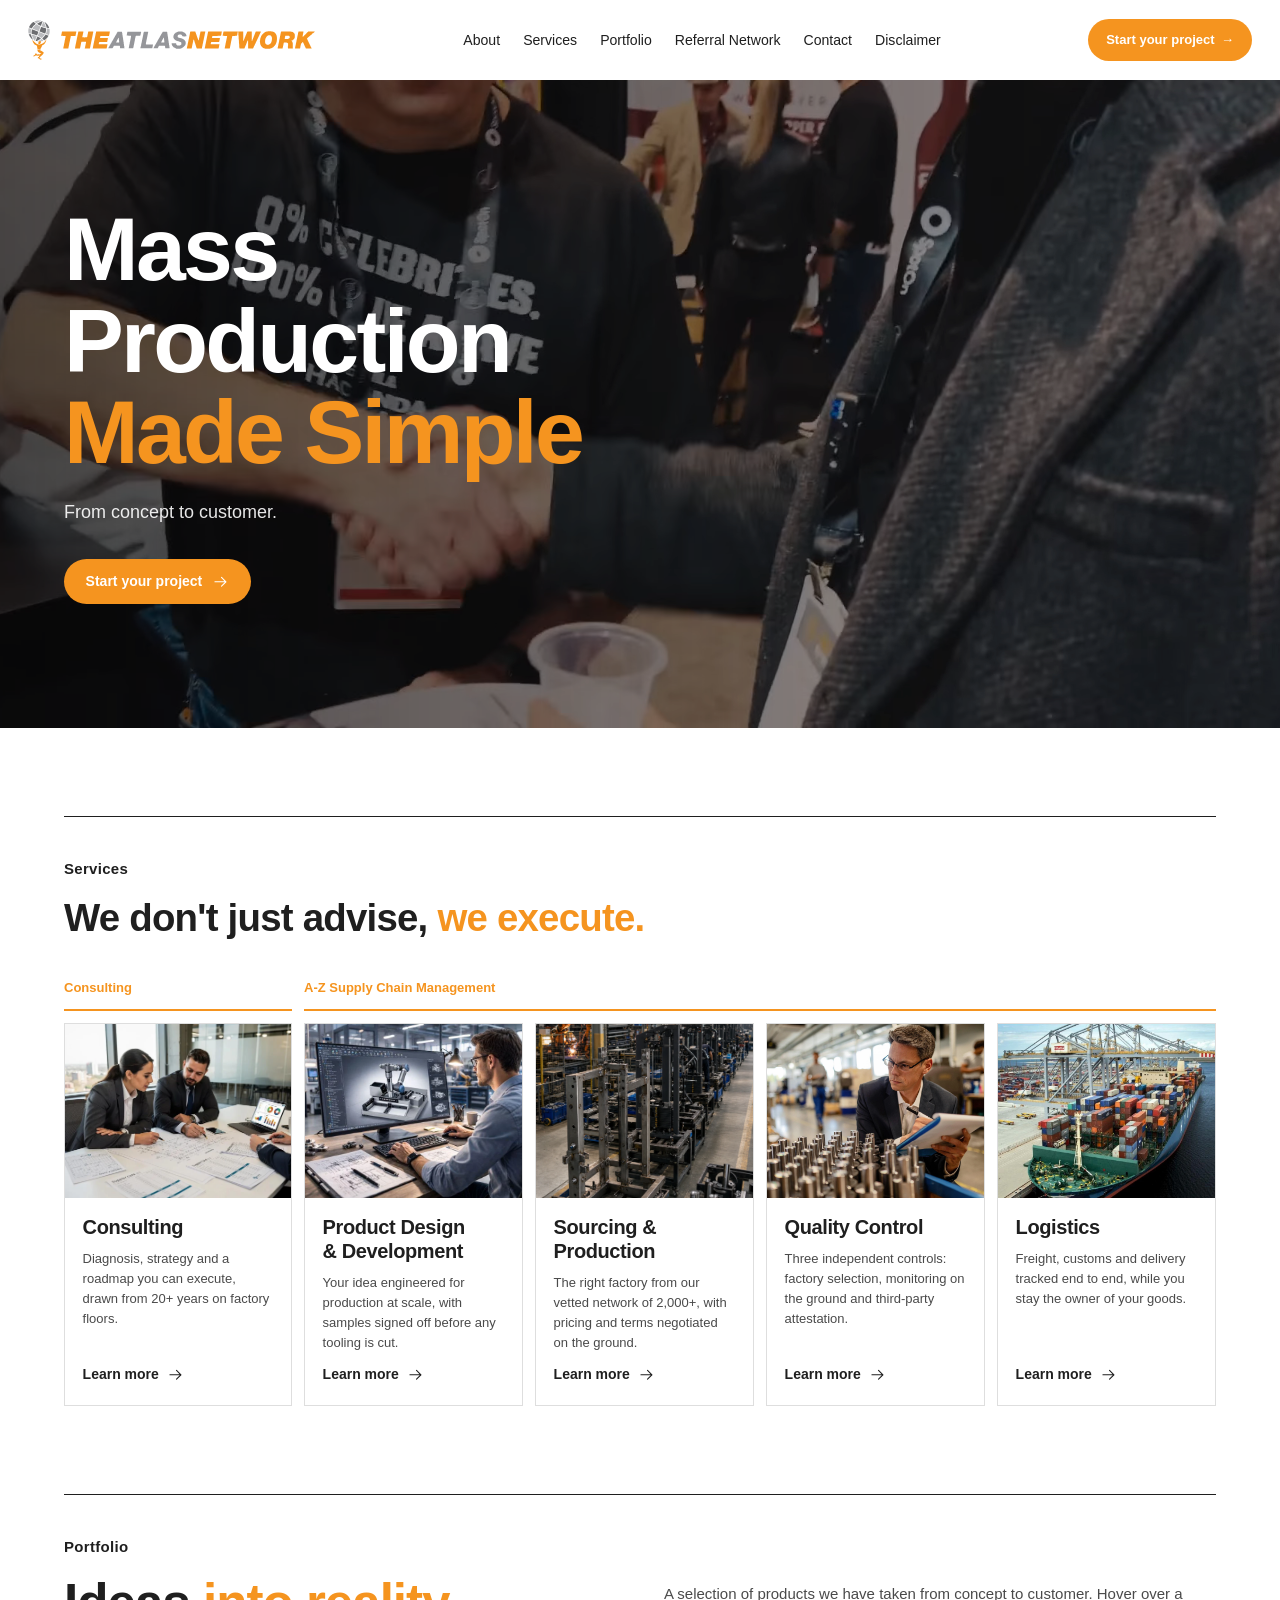
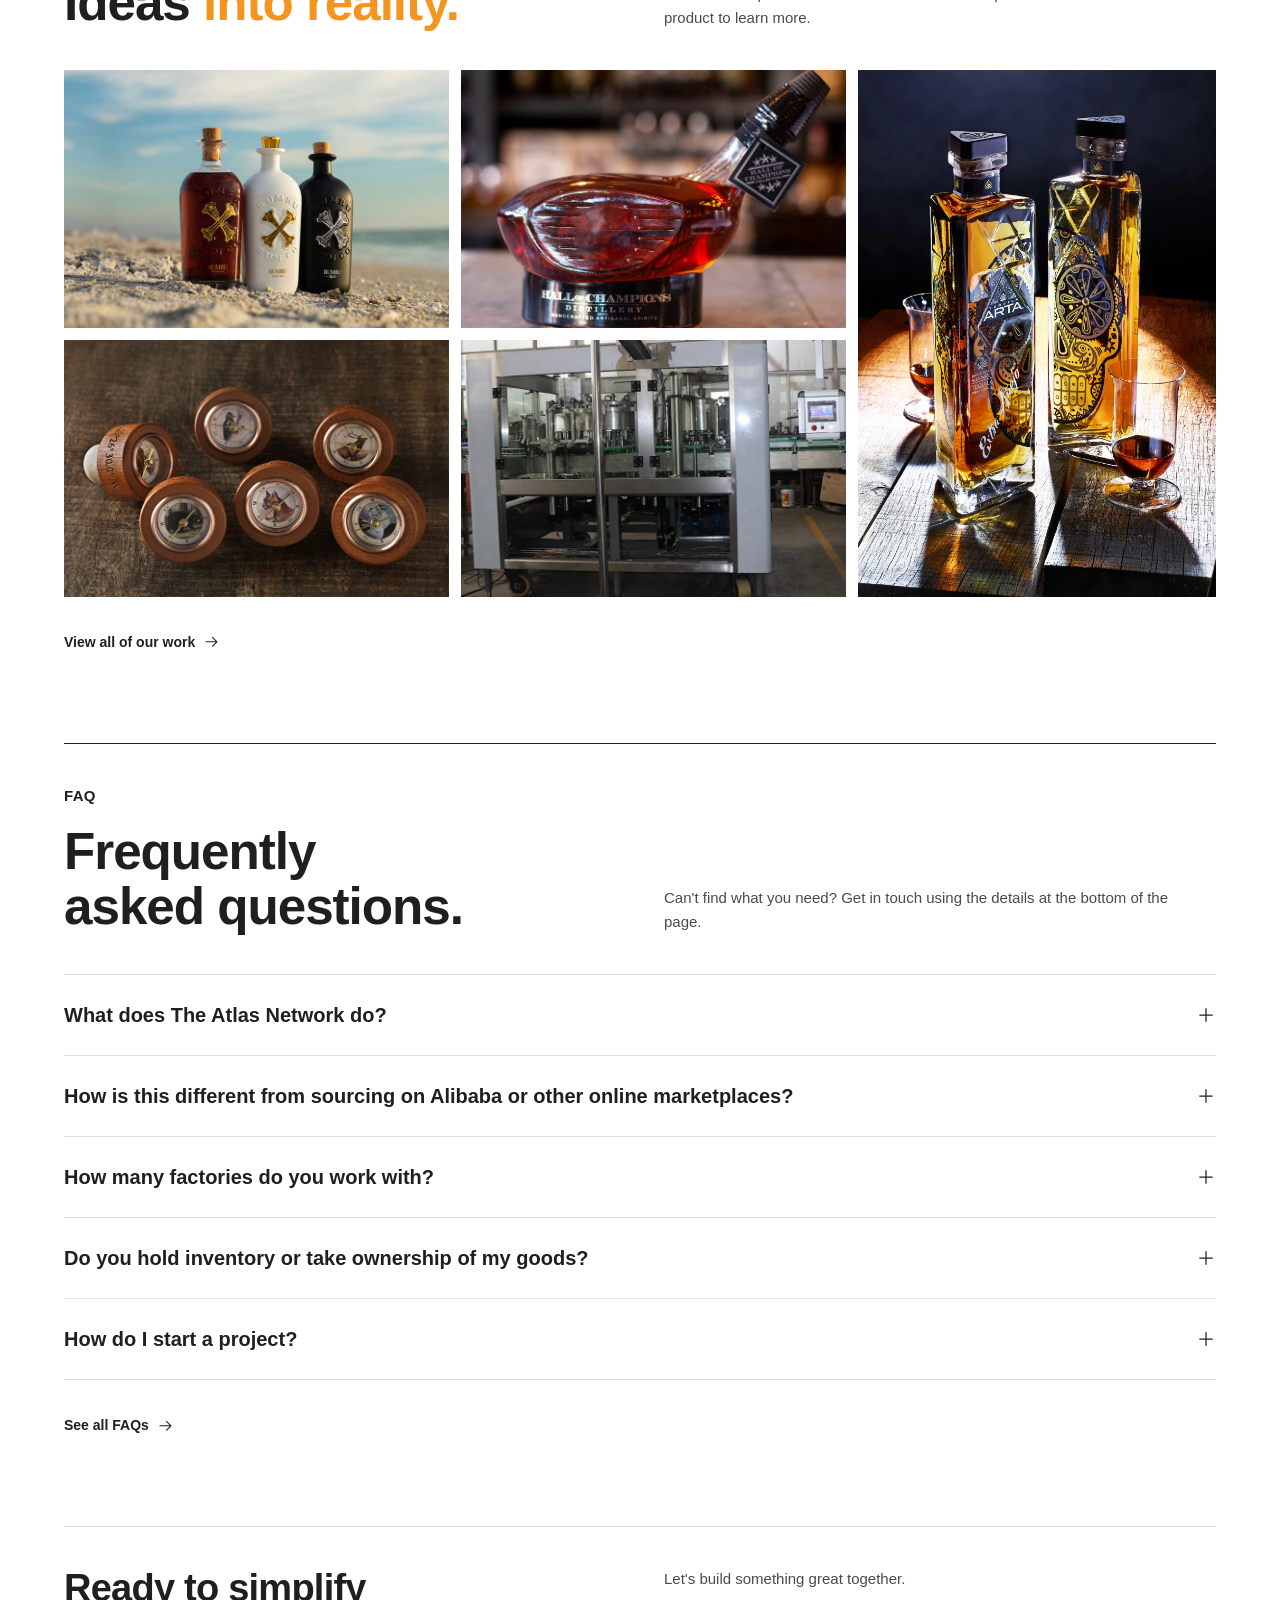
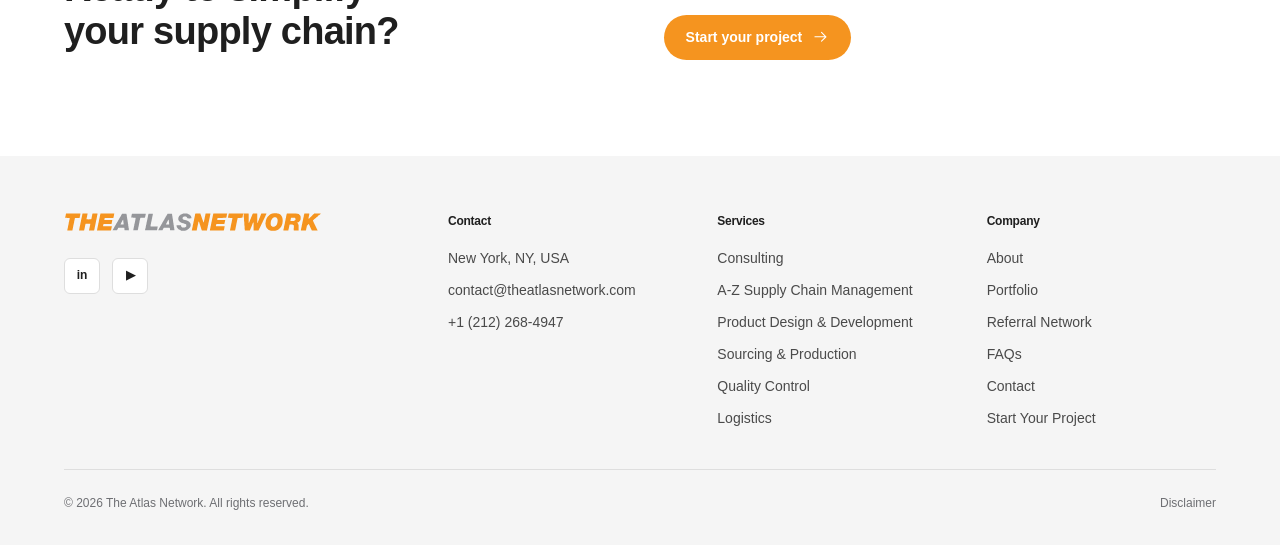
==== commit 15dc4e76: "Disclaimer: heading on one line Co-Authored-By: Claude Opus 5.5 <noreply@anthropic.com> Claude-Sessi" ====
--- a/index.html
+++ b/index.html
@@ -7,14 +7,14 @@
 <title>The Atlas Network</title>
 <meta name="description" content="The Atlas Network is a full-service supply chain company that manages your product end-to-end - concept and design, manufacturing, quality control, global logistics, customs and delivery. One partner, zero fragmentation."/>
 <meta name="robots" content="noindex, follow"/>
-<link href="assets/css/site.css?v=0465d315" rel="stylesheet"/>
+<link href="assets/css/site.css?v=b848f6e9" rel="stylesheet"/>
 </head>
 <body>
 
 <header class="topbar">
   <div class="container">
     <nav aria-label="Global">
-      <a class="logo" href="index.html" aria-label="The Atlas Network - home"><img class="logo-mark" src="assets/images/logo-mark.svg?v=0465d315" width="329" height="612" alt=""/><img class="logo-type" src="assets/images/logo-wordmark.svg?v=0465d315" width="917" height="71" alt=""/></a>
+      <a class="logo" href="index.html" aria-label="The Atlas Network - home"><img class="logo-mark" src="assets/images/logo-mark.svg?v=b848f6e9" width="329" height="612" alt=""/><img class="logo-type" src="assets/images/logo-wordmark.svg?v=b848f6e9" width="917" height="71" alt=""/></a>
       <div id="menu" class="menu">
         <a href="about.html">About</a>
         <a href="services.html">Services</a>
@@ -36,9 +36,9 @@
 <main id="top">
   <!-- Banner: a silent 7-second loop (0:02-0:09 of the "Know the details of your product" quick tip). -->
   <section class="banner">
-    <video poster="assets/video/banner-poster.jpg?v=0465d315" autoplay muted loop playsinline preload="auto" aria-hidden="true">
-      <source src="assets/video/banner.webm?v=0465d315" type="video/webm"/>
-      <source src="assets/video/banner.mp4?v=0465d315" type="video/mp4"/>
+    <video poster="assets/video/banner-poster.jpg?v=b848f6e9" autoplay muted loop playsinline preload="auto" aria-hidden="true">
+      <source src="assets/video/banner.webm?v=b848f6e9" type="video/webm"/>
+      <source src="assets/video/banner.mp4?v=b848f6e9" type="video/mp4"/>
     </video>
     <div class="container">
       <h1>Mass Production <span>Made Simple</span></h1>
@@ -148,7 +148,7 @@
         </details>
         <details>
           <summary>Do you hold inventory or take ownership of my goods?<svg viewBox="0 0 24 24" fill="none" stroke="currentColor" stroke-width="1.5" aria-hidden="true"><path d="M12 4v16M4 12h16"/></svg></summary>
-          <p>No. The Atlas Network works as a 5PL without holding inventory. You remain the consignee and owner of your goods at every stage, while we coordinate the factories, inspections, freight, customs and delivery.</p>
+          <p>No. The Atlas Network never holds inventory. You remain the consignee and owner of your goods at every stage, while we coordinate the factories, inspections, freight, customs and delivery.</p>
         </details>
         <details>
           <summary>How do I start a project?<svg viewBox="0 0 24 24" fill="none" stroke="currentColor" stroke-width="1.5" aria-hidden="true"><path d="M12 4v16M4 12h16"/></svg></summary>
@@ -176,7 +176,7 @@
   <div class="container">
     <div class="footer-cols">
       <div>
-        <a class="logo" href="index.html" aria-label="The Atlas Network - home"><img class="logo-type" src="assets/images/logo-wordmark.svg?v=0465d315" width="917" height="71" alt=""/></a>
+        <a class="logo" href="index.html" aria-label="The Atlas Network - home"><img class="logo-type" src="assets/images/logo-wordmark.svg?v=b848f6e9" width="917" height="71" alt=""/></a>
         <div class="social">
           <a href="https://www.linkedin.com/in/theatlasnetwork/" aria-label="LinkedIn">in</a>
           <a href="https://www.youtube.com/@theatlasnetworkllc596" aria-label="YouTube">▶</a>
@@ -213,6 +213,6 @@
   </div>
 </footer>
 
-<script src="assets/js/site.js?v=0465d315"></script>
+<script src="assets/js/site.js?v=b848f6e9"></script>
 </body>
 </html>
--- a/assets/css/site.css
+++ b/assets/css/site.css
@@ -212,6 +212,8 @@
   .head-logo { position: absolute; top: 0; left: var(--logo-x, calc(50% + 260px)); width: clamp(120px, 14vw, 190px); margin: 0; }
 }
 .head-cta { margin-top: 2rem; }
+.page-head--wide h1 { max-width: none; }
+@media (min-width: 760px) { .page-head--wide h1 { white-space: nowrap; } }
 .jump { display: flex; flex-wrap: wrap; gap: .5rem; margin-top: 2rem; }
 .jump a { border: 1px solid var(--rule); border-radius: 6px; padding: .45rem .9rem; font-size: .8125rem; font-weight: 600; color: var(--ink); transition: border-color .2s, color .2s; }
 .jump a:hover { border-color: var(--orange); color: var(--orange); }
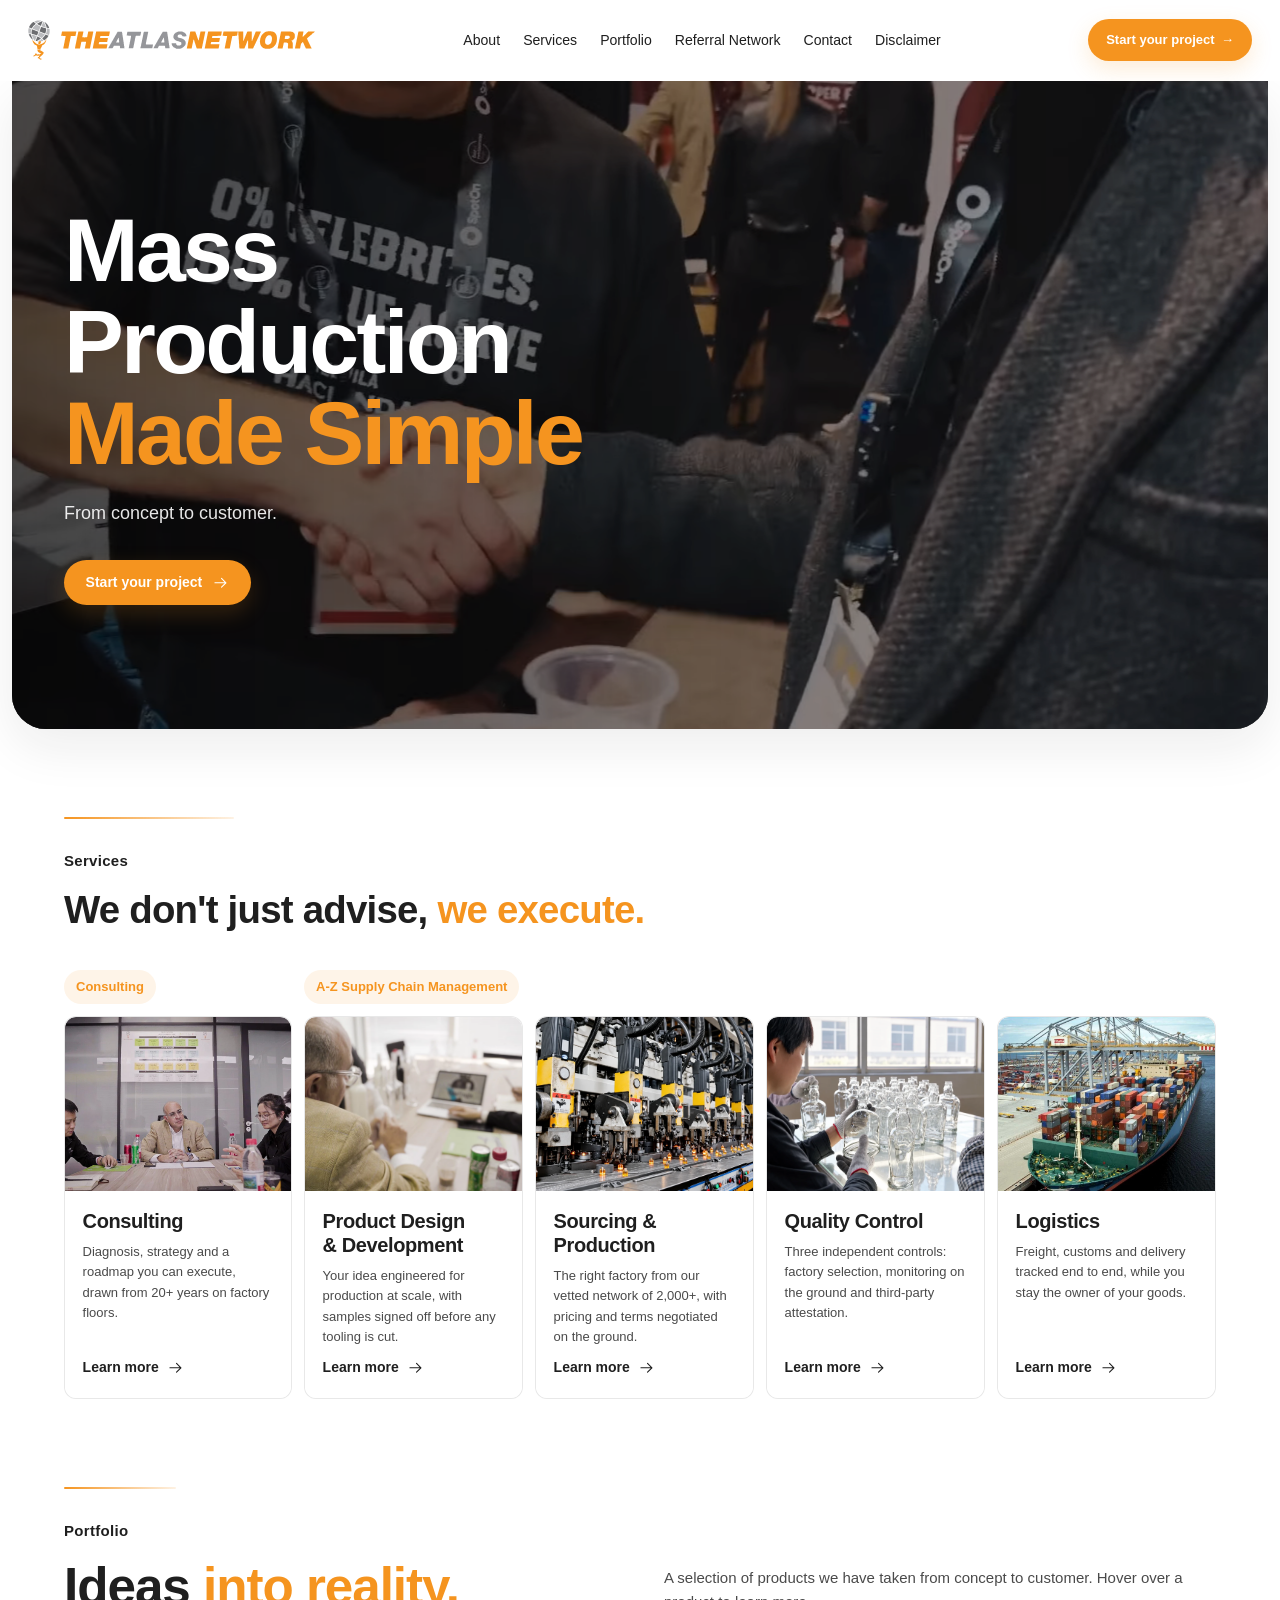
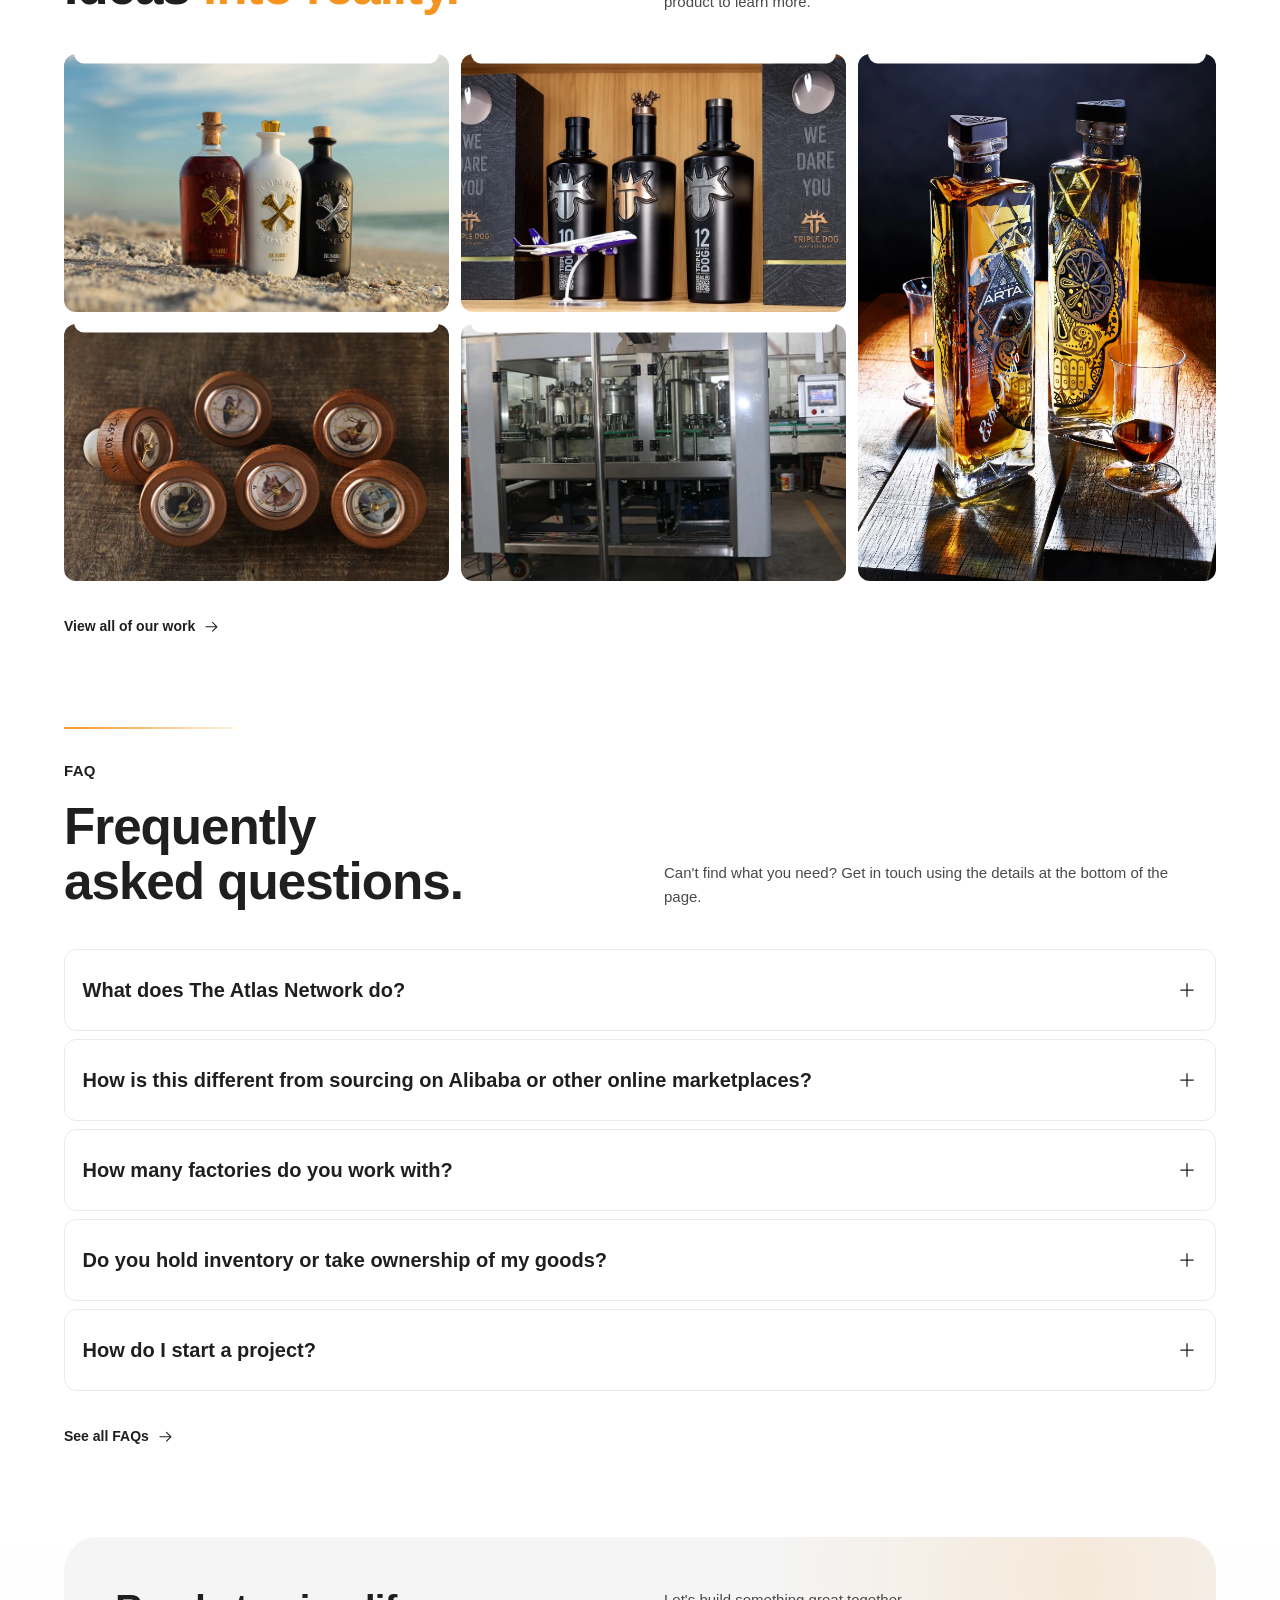
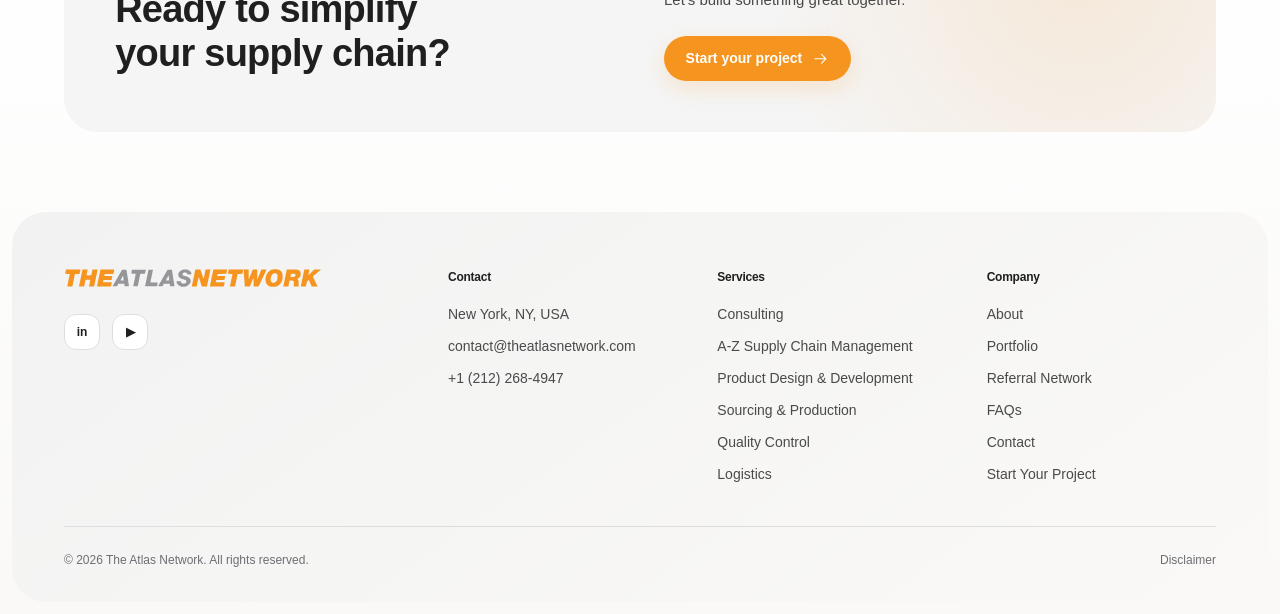
==== commit bd2a05fa: "Homepage collage: replace Hall of Champions decanter with Triple Dog whiskey Co-Authored-By: Claude " ====
--- a/index.html
+++ b/index.html
@@ -117,7 +117,7 @@
       </div>
       <div class="collage">
         <div class="tile"><img src="assets/images/work/bumbu-rum.png" width="800" height="535" alt="Bumbu rum bottles - The Original, Crème and XO - on a beach" loading="lazy"/><div class="drop"><span class="cat">Spirits &amp; Packaging</span><h3>Bumbu Rum Co.</h3><p>Bottles for The Original, Crème and XO.</p></div></div>
-        <div class="tile"><img src="assets/images/work/hall-of-champions.webp" width="800" height="535" alt="Golf driver-shaped Hall of Champions decanter on a bar" loading="lazy"/><div class="drop"><span class="cat">Spirits &amp; Packaging</span><h3>Hall of Champions decanter</h3><p>A golf driver-shaped glass decanter on a branded base.</p></div></div>
+        <div class="tile"><img src="assets/images/work/triple-dog-whiskey.webp" width="1200" height="638" alt="Triple Dog 10 and 12 whiskey bottles in matte black with metal dog-head emblems, between two &quot;We Dare You&quot; presentation boxes" loading="lazy"/><div class="drop"><span class="cat">Spirits &amp; Packaging</span><h3>Triple Dog whiskey</h3><p>Matte black bottles with metal dog-head emblems, a sculpted stopper and gift boxes.</p></div></div>
         <div class="tile"><img src="assets/images/work/tequila-arta.webp" width="1394" height="2000" alt="Two Tequila Arta Extra Añejo bottles with tasting glasses" loading="lazy"/><div class="drop"><span class="cat">Spirits &amp; Packaging</span><h3>Tequila Arta Extra Añejo</h3><p>Triangular decorated glass bottles with sculpted stoppers.</p></div></div>
         <div class="tile"><img src="assets/images/work/compass-stoppers.webp" width="800" height="535" alt="Wooden bottle stoppers with working wildlife compasses" loading="lazy"/><div class="drop"><span class="cat">Accessories</span><h3>Compass bottle stoppers</h3><p>Wooden stoppers set with working wildlife compasses.</p></div></div>
         <div class="tile"><img src="assets/images/work/filling-line.webp" width="800" height="535" alt="Automated bottle filling machine on a factory floor" loading="lazy"/><div class="drop"><span class="cat">Production</span><h3>Bottle filling line</h3><p>Automated filling and capping equipment for production runs.</p></div></div>
--- a/assets/css/site.css
+++ b/assets/css/site.css
@@ -21,6 +21,11 @@
   --max: 1200px;
   --gutter: 24px;
   --ease: cubic-bezier(.2, .7, .2, 1);
+  --ease-out: cubic-bezier(.16, 1, .3, 1);
+  --radius-sm: 12px;
+  --radius: 20px;
+  --radius-lg: 34px;
+  --shadow-soft: 0 18px 50px rgba(31, 31, 31, .08);
 }
 @media (max-width: 640px) { :root { --gutter: 16px; } }
 
@@ -193,6 +198,190 @@
 @media (prefers-reduced-motion: reduce) {
   html { scroll-behavior: auto; }
   *, *::before, *::after { transition: none !important; }
+}
+
+/* ---- ATLAS motion and dimensional polish ----
+   Kept at the end so the original design, copy and page structure remain intact. */
+body { overflow-x: clip; background: linear-gradient(180deg, #fff 0%, #fff 82%, #faf9f7 100%); }
+
+
+.topbar {
+  border-bottom: 1px solid transparent;
+  transition: background .35s var(--ease), border-color .35s var(--ease), box-shadow .35s var(--ease);
+}
+.topbar.is-scrolled {
+  background: rgba(255, 255, 255, .9);
+  border-bottom-color: rgba(31, 31, 31, .08);
+  box-shadow: 0 10px 32px rgba(31, 31, 31, .06);
+  -webkit-backdrop-filter: blur(16px) saturate(140%);
+  backdrop-filter: blur(16px) saturate(140%);
+}
+.topbar .logo-mark { transition: transform .5s var(--ease-out); }
+.topbar .logo:hover .logo-mark { transform: translateY(-2px) rotate(-2deg); }
+.menu a { position: relative; }
+.menu a:not(.menu-cta)::after {
+  content: "";
+  position: absolute;
+  left: 0;
+  right: 0;
+  bottom: -.35rem;
+  height: 2px;
+  background: var(--orange);
+  transform: scaleX(0);
+  transform-origin: right center;
+  transition: transform .35s var(--ease-out);
+}
+.menu a:not(.menu-cta):hover { text-decoration: none; }
+.menu a:not(.menu-cta):hover::after,
+.menu a[aria-current="page"]::after { transform: scaleX(1); transform-origin: left center; }
+
+.banner {
+  width: min(calc(100% - 24px), 1440px);
+  border-radius: 0 0 var(--radius-lg) var(--radius-lg);
+  box-shadow: var(--shadow-soft);
+}
+.banner > .js-parallax-media {
+  inset: -5%;
+  width: 110%;
+  height: 110%;
+  transform: translate3d(0, var(--parallax-y, 0), 0) scale(1.015);
+  will-change: transform;
+}
+.banner .container > * { animation: hero-enter .9s var(--ease-out) both; }
+.banner .container > p { animation-delay: 90ms; }
+.banner .container > div { animation-delay: 180ms; }
+@keyframes hero-enter {
+  from { opacity: 0; transform: translateY(24px); }
+  to { opacity: 1; transform: translateY(0); }
+}
+
+.page-head {
+  margin: 0 12px;
+  border-bottom: 0;
+  border-radius: 0 0 var(--radius-lg) var(--radius-lg);
+  background:
+    radial-gradient(circle at 86% 14%, rgba(245, 148, 31, .1), transparent 26%),
+    linear-gradient(180deg, #fff 0%, #faf9f7 100%);
+}
+.page-head--logo, .page-head--ref { overflow: visible; }
+
+.section-head, .detail-head {
+  position: relative;
+  border-top: 0;
+}
+.section-head::before, .detail-head::before {
+  content: "";
+  position: absolute;
+  top: 0;
+  left: 0;
+  width: clamp(64px, 9vw, 112px);
+  height: 2px;
+  border-radius: 999px;
+  background: linear-gradient(90deg, var(--orange), rgba(245, 148, 31, .12));
+}
+.detail-head, .section-head { padding-top: 2rem; }
+.section:nth-of-type(even) .section-head::before { width: clamp(96px, 14vw, 170px); }
+
+.service, .tile, .detail-media, .video-frame, .brief-card, .next-card,
+.facts li, .social a, .drop-zone, .file-list li, .jump a {
+  border-radius: var(--radius-sm);
+}
+.service, .tile, .next-card, .facts li, .brief-card {
+  transition: transform .55s var(--ease-out), box-shadow .55s var(--ease-out), border-color .35s var(--ease);
+}
+.service:hover, .tile:hover, .next-card:hover, .facts li:hover {
+  transform: translateY(-6px);
+  box-shadow: var(--shadow-soft);
+}
+.service { border-color: rgba(31, 31, 31, .1); }
+.service-img { border-radius: calc(var(--radius-sm) - 1px) calc(var(--radius-sm) - 1px) 0 0; }
+.service-body { border-radius: 0 0 calc(var(--radius-sm) - 1px) calc(var(--radius-sm) - 1px); }
+.tile .drop { margin: 10px; border-radius: 10px; left: 0; right: 0; }
+.detail-media, .video-frame { box-shadow: 0 14px 42px rgba(31, 31, 31, .08); }
+.vp-figure { overflow: hidden; border-radius: var(--radius-sm); }
+.vp-figure img { border-radius: var(--radius-sm); }
+.detail-media .js-parallax-media, .video-frame .js-parallax-media {
+  height: calc(100% + 56px);
+  margin-top: -28px;
+  transform: translate3d(0, var(--parallax-y, 0), 0) scale(1.025);
+  will-change: transform;
+}
+
+.group-label {
+  width: max-content;
+  max-width: 100%;
+  padding: .4rem .75rem;
+  margin-bottom: 12px;
+  border: 0;
+  border-radius: 999px;
+  background: rgba(245, 148, 31, .1);
+}
+.brief-band {
+  margin: 2rem 12px 0;
+  border-radius: var(--radius-lg);
+  background: linear-gradient(145deg, #f5f5f5, #fbfaf8);
+}
+.brief-card { border-color: rgba(31, 31, 31, .08); box-shadow: 0 18px 50px rgba(31, 31, 31, .06); }
+.field input, .field select, .field textarea { border-radius: 10px; }
+.drop-icon { border-radius: 9px; }
+.next-card { border-top: 0; position: relative; overflow: hidden; }
+.next-card::before { content: ""; position: absolute; inset: 0 auto 0 0; width: 3px; background: var(--orange); }
+
+.cta .split {
+  padding: clamp(2rem, 4vw, 3.5rem);
+  border: 0;
+  border-radius: var(--radius-lg);
+  background:
+    radial-gradient(circle at 88% 20%, rgba(245, 148, 31, .13), transparent 30%),
+    var(--surface);
+}
+.btn, .topbar-cta { box-shadow: 0 8px 22px rgba(245, 148, 31, .18); transition: transform .3s var(--ease-out), background .2s, box-shadow .3s; }
+.btn:hover, .topbar-cta:hover { transform: translateY(-2px); box-shadow: 0 12px 28px rgba(245, 148, 31, .27); }
+.link-arrow .arrow { transition: transform .4s var(--ease-out); }
+
+.faq details {
+  margin-bottom: 8px;
+  padding: 0 1.1rem;
+  border: 1px solid rgba(31, 31, 31, .09);
+  border-radius: var(--radius-sm);
+  transition: background .3s var(--ease), border-color .3s var(--ease), box-shadow .3s var(--ease);
+}
+.faq details:last-child { border-bottom: 1px solid rgba(31, 31, 31, .09); }
+.faq details[open] { background: #fbfaf8; border-color: rgba(245, 148, 31, .3); box-shadow: 0 12px 30px rgba(31, 31, 31, .04); }
+.referral-video { border-left-color: rgba(31, 31, 31, .15); }
+.ref-block { border-top-color: rgba(31, 31, 31, .12); }
+.timeline li:not(:last-child)::before { background: linear-gradient(var(--orange), var(--grey-light)); opacity: .55; }
+.timeline li:nth-child(even) .tl-dot { transform: scale(.84); }
+
+footer {
+  margin: 5rem 12px 12px;
+  border-radius: var(--radius-lg);
+  background: linear-gradient(145deg, #f2f2f2, #faf9f7);
+}
+
+/* Reveal animation. JS adds motion-ready only after marking every target, avoiding flashes. */
+.motion-ready .reveal {
+  opacity: 0;
+  transform: translate3d(0, 28px, 0);
+  transition: opacity .8s var(--ease-out) var(--reveal-delay, 0ms),
+              transform .8s var(--ease-out) var(--reveal-delay, 0ms);
+}
+.motion-ready .reveal.is-visible { opacity: 1; transform: translate3d(0, 0, 0); }
+
+@media (max-width: 760px) {
+  .banner { width: calc(100% - 16px); border-radius: 0 0 24px 24px; }
+  .page-head { margin: 0 8px; border-radius: 0 0 24px 24px; }
+  .brief-band, footer { margin-left: 8px; margin-right: 8px; border-radius: 24px; }
+  .cta .split { border-radius: 24px; }
+  .menu a:not(.menu-cta)::after { display: none; }
+}
+
+@media (prefers-reduced-motion: reduce) {
+  .motion-ready .reveal { opacity: 1; transform: none; }
+  .banner .container > * { animation: none; }
+  .js-parallax-media { transform: none !important; }
+  .service:hover, .tile:hover, .next-card:hover, .facts li:hover,
+  .btn:hover, .topbar-cta:hover { transform: none; }
 }
 
 /* ---- Inner pages ---- */
@@ -434,3 +623,27 @@
 .join-step .prose-cols { margin-top: 1.5rem; }
 .join-cta { margin-top: 3rem; padding-top: 2rem; border-top: 1px solid var(--rule); display: flex; flex-wrap: wrap; align-items: center; gap: 1rem 2rem; }
 .join-cta p { font-size: 1.0625rem; color: var(--ink); font-weight: 500; }
+
+/* Final cascade adjustments for component rules declared after the motion layer. */
+.page-head { border-bottom: 0; }
+.section-head, .detail-head { border-top: 0; }
+.brief-band { margin-top: 2rem; background: linear-gradient(145deg, #f5f5f5, #fbfaf8); }
+.brief-card { border-color: rgba(31, 31, 31, .08); }
+.field input, .field select, .field textarea { border-radius: 10px; }
+.group-label {
+  width: max-content;
+  max-width: 100%;
+  padding: .4rem .75rem;
+  margin-bottom: 12px;
+  border-bottom: 0;
+}
+.next-card { border-top: 0; }
+.faq details { border: 1px solid rgba(31, 31, 31, .09); }
+.faq details:last-child { border-bottom: 1px solid rgba(31, 31, 31, .09); }
+.ref-block { border-top-color: rgba(31, 31, 31, .12); }
+.timeline li:not(:last-child)::before { background: linear-gradient(var(--orange), var(--grey-light)); opacity: .55; }
+footer { margin-top: 5rem; background: linear-gradient(145deg, #f2f2f2, #faf9f7); }
+
+@media (max-width: 760px) {
+  .brief-band { margin-top: 1rem; }
+}
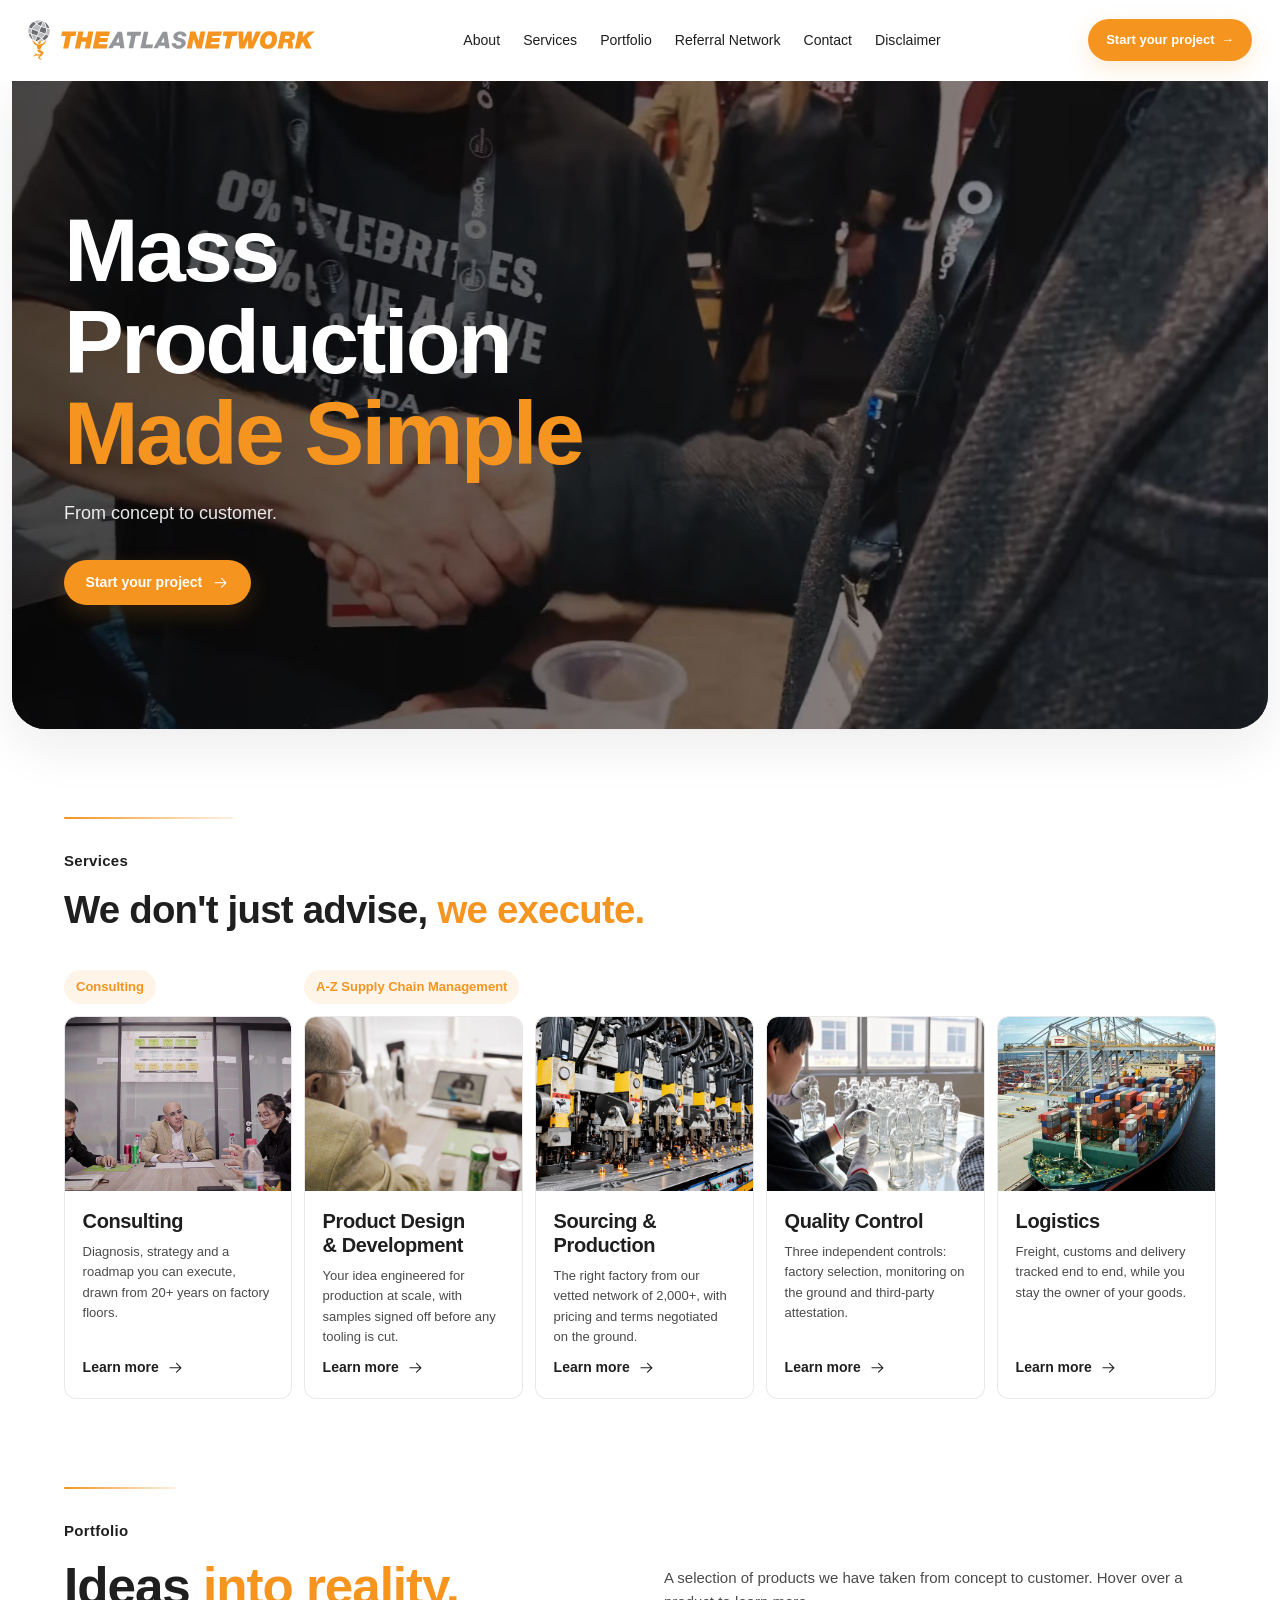
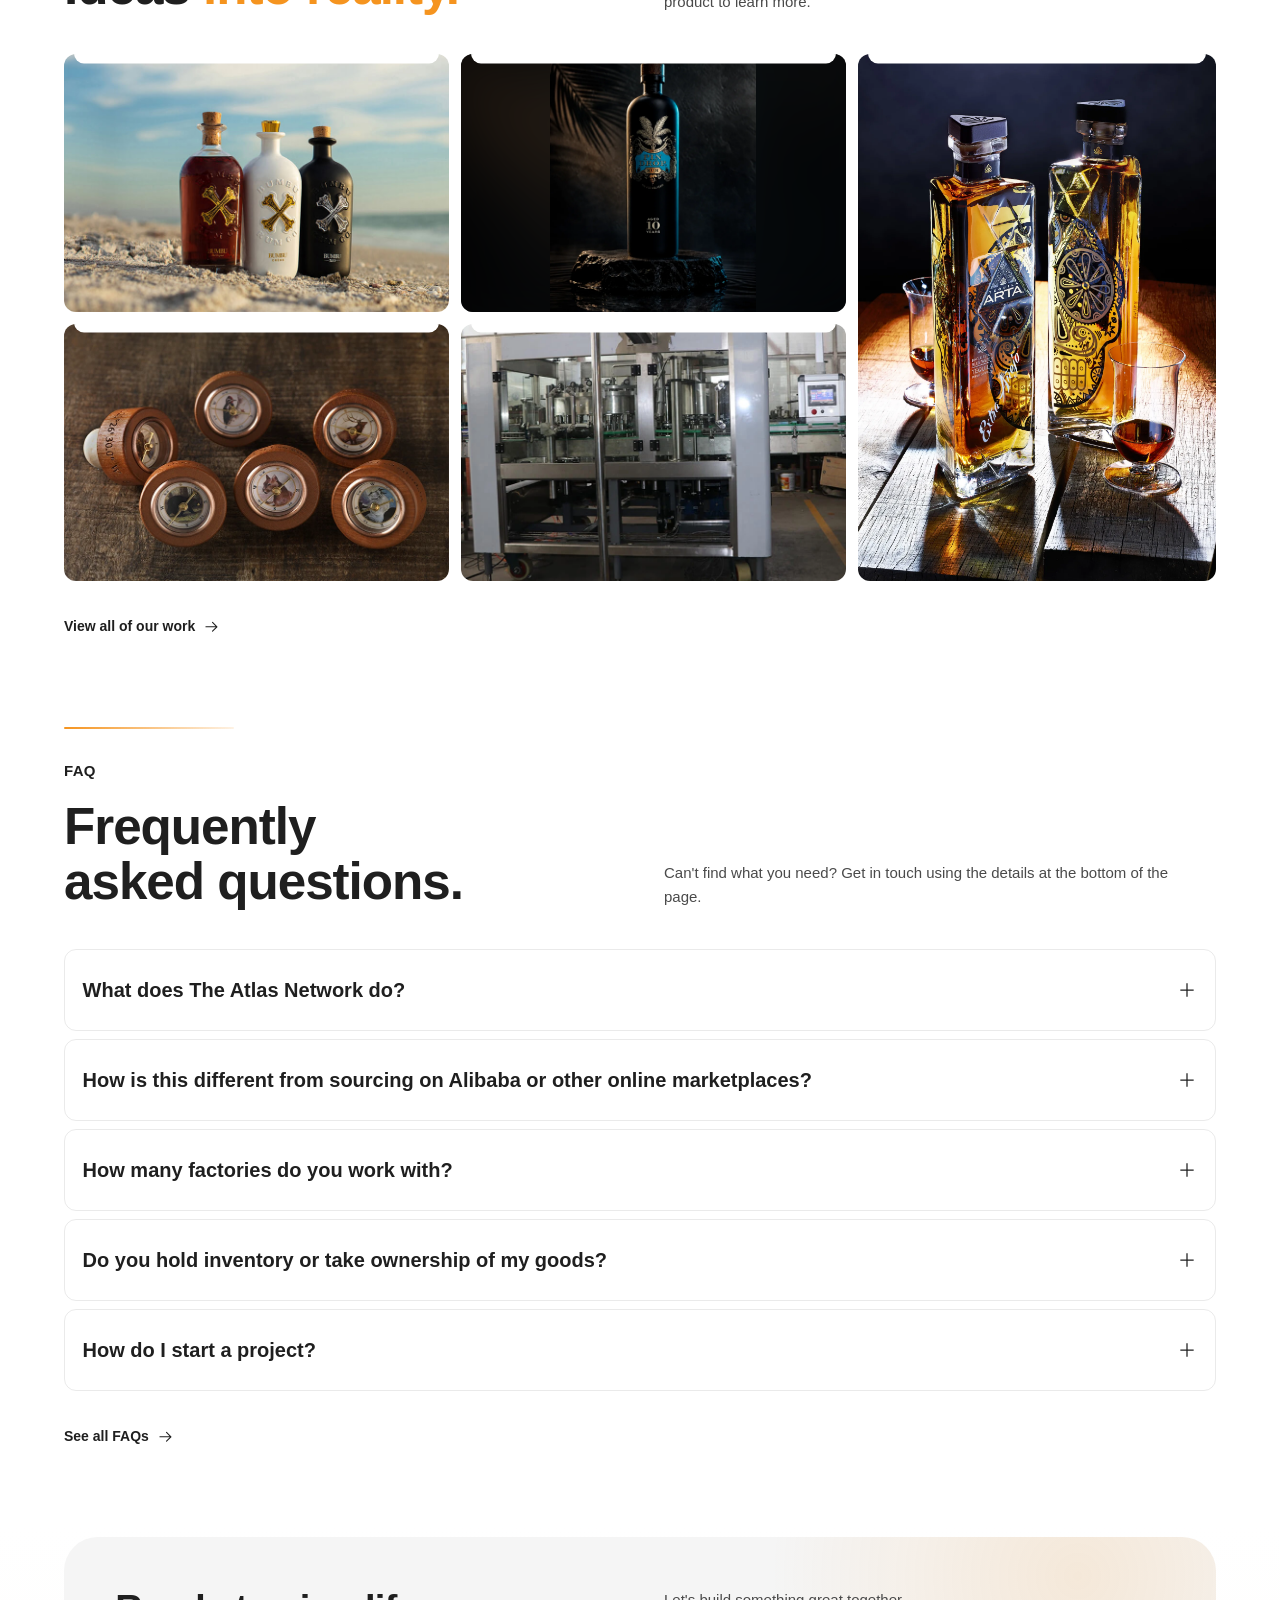
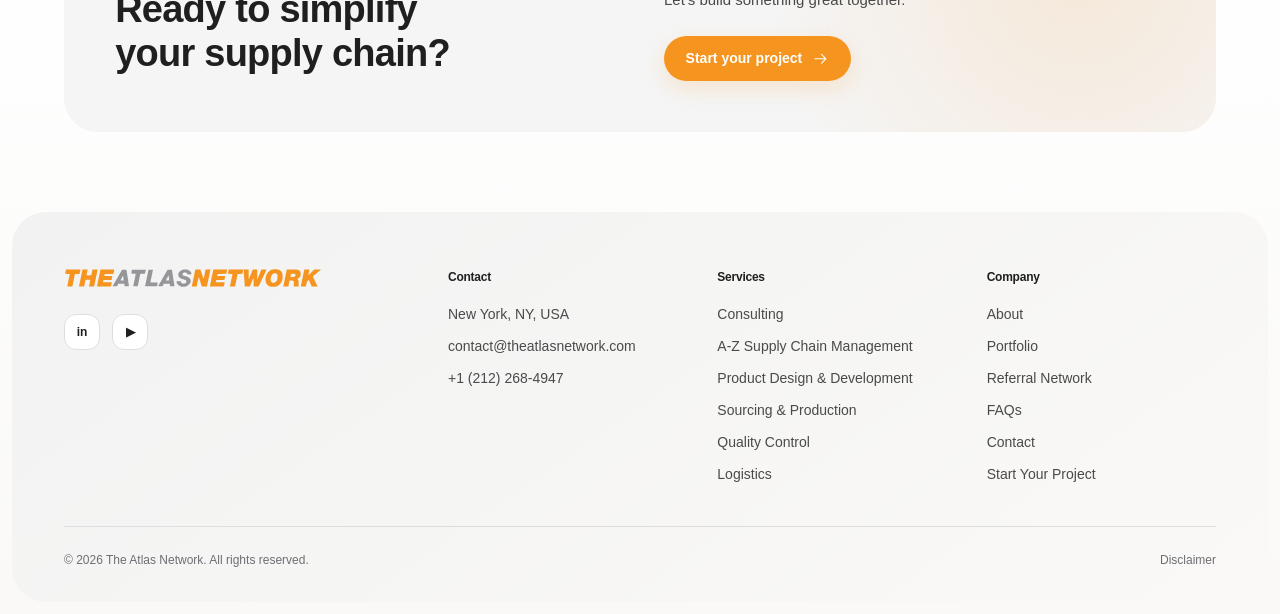
==== commit 984f654a: "Replace Triple Dog (home) and Slow & Low (portfolio) with Pin Drop Rum Co-Authored-By: Claude Opus 5" ====
--- a/index.html
+++ b/index.html
@@ -22,9 +22,9 @@
         <a href="referral-network.html">Referral Network</a>
         <a href="contact.html">Contact</a>
         <a href="disclaimer.html">Disclaimer</a>
-        <a class="menu-cta" href="start-your-project.html#project-form">Start your project <span aria-hidden="true">→</span></a>
-      </div>
-      <a class="topbar-cta" href="start-your-project.html#project-form">Start your project <span aria-hidden="true">→</span></a>
+        <a class="menu-cta" href="start-your-project.html">Start your project <span aria-hidden="true">→</span></a>
+      </div>
+      <a class="topbar-cta" href="start-your-project.html">Start your project <span aria-hidden="true">→</span></a>
       <button id="menu-btn" class="menu-btn" type="button" aria-expanded="false" aria-controls="menu">
         <span class="sr-only">Open main menu</span>
         <svg width="24" height="24" viewBox="0 0 24 24" fill="none" stroke="currentColor" stroke-width="1.5" aria-hidden="true"><path d="M3.75 6.75h16.5M3.75 12h16.5m-16.5 5.25h16.5" stroke-linecap="round"/></svg>
@@ -117,7 +117,7 @@
       </div>
       <div class="collage">
         <div class="tile"><img src="assets/images/work/bumbu-rum.png" width="800" height="535" alt="Bumbu rum bottles - The Original, Crème and XO - on a beach" loading="lazy"/><div class="drop"><span class="cat">Spirits &amp; Packaging</span><h3>Bumbu Rum Co.</h3><p>Bottles for The Original, Crème and XO.</p></div></div>
-        <div class="tile"><img src="assets/images/work/triple-dog-whiskey.webp" width="1200" height="638" alt="Triple Dog 10 and 12 whiskey bottles in matte black with metal dog-head emblems, between two &quot;We Dare You&quot; presentation boxes" loading="lazy"/><div class="drop"><span class="cat">Spirits &amp; Packaging</span><h3>Triple Dog whiskey</h3><p>Matte black bottles with metal dog-head emblems, a sculpted stopper and gift boxes.</p></div></div>
+        <div class="tile tile--fit"><img class="tile-backdrop" src="assets/images/work/pin-drop-rum.webp" alt="" aria-hidden="true" loading="lazy"/><img src="assets/images/work/pin-drop-rum.webp" width="960" height="1200" alt="Pin Drop Rum bottle aged 10 years, matte black with a palm and crest label and a wooden stopper, on a dark stone" loading="lazy"/><div class="drop"><span class="cat">Spirits &amp; Packaging</span><h3>Pin Drop Rum</h3><p>Matte black bottle with an engraved palm and crest label, a wooden stopper and a 10-year age mark.</p></div></div>
         <div class="tile"><img src="assets/images/work/tequila-arta.webp" width="1394" height="2000" alt="Two Tequila Arta Extra Añejo bottles with tasting glasses" loading="lazy"/><div class="drop"><span class="cat">Spirits &amp; Packaging</span><h3>Tequila Arta Extra Añejo</h3><p>Triangular decorated glass bottles with sculpted stoppers.</p></div></div>
         <div class="tile"><img src="assets/images/work/compass-stoppers.webp" width="800" height="535" alt="Wooden bottle stoppers with working wildlife compasses" loading="lazy"/><div class="drop"><span class="cat">Accessories</span><h3>Compass bottle stoppers</h3><p>Wooden stoppers set with working wildlife compasses.</p></div></div>
         <div class="tile"><img src="assets/images/work/filling-line.webp" width="800" height="535" alt="Automated bottle filling machine on a factory floor" loading="lazy"/><div class="drop"><span class="cat">Production</span><h3>Bottle filling line</h3><p>Automated filling and capping equipment for production runs.</p></div></div>
@@ -203,7 +203,7 @@
       </div>
       <div>
         <h3>Company</h3>
-        <ul><li><a href="about.html">About</a></li><li><a href="work.html">Portfolio</a></li><li><a href="referral-network.html">Referral Network</a></li><li><a href="faq.html">FAQs</a></li><li><a href="contact.html">Contact</a></li><li><a href="start-your-project.html#project-form">Start Your Project</a></li></ul>
+        <ul><li><a href="about.html">About</a></li><li><a href="work.html">Portfolio</a></li><li><a href="referral-network.html">Referral Network</a></li><li><a href="faq.html">FAQs</a></li><li><a href="contact.html">Contact</a></li><li><a href="start-your-project.html">Start Your Project</a></li></ul>
       </div>
     </div>
     <div class="legal">
--- a/assets/css/site.css
+++ b/assets/css/site.css
@@ -45,6 +45,11 @@
 .btn { display: inline-flex; align-items: center; gap: .6rem; background: var(--orange); color: var(--white); font-size: .875rem; font-weight: 600; padding: .7rem 1.1rem; border-radius: 8px; transition: background .2s; }
 .btn:hover { background: var(--orange-dark); }
 .btn--pill { border-radius: 999px; padding: .7rem 1.35rem; }  /* Start your project: same pill as the top bar button */
+.btn--sm { font-size: .8125rem; padding: .5rem 1rem; gap: .45rem; }
+.btn--sm .arrow { width: .95rem; height: .95rem; }
+.next-card--cta { display: flex; flex-direction: column; align-items: flex-start; }
+.next-card--cta p { margin-top: .5rem; }
+.next-card--cta .btn { margin-top: 1rem; }
 .arrow { width: 1.1rem; height: 1.1rem; flex: none; transition: transform .3s var(--ease); }
 .link-arrow { display: inline-flex; align-items: center; gap: .5rem; color: var(--ink); font-size: .875rem; font-weight: 600; }
 .link-arrow:hover { color: var(--orange); }
@@ -297,6 +302,12 @@
 .service-img { border-radius: calc(var(--radius-sm) - 1px) calc(var(--radius-sm) - 1px) 0 0; }
 .service-body { border-radius: 0 0 calc(var(--radius-sm) - 1px) calc(var(--radius-sm) - 1px); }
 .tile .drop { margin: 10px; border-radius: 10px; left: 0; right: 0; }
+/* Portrait photo in a landscape tile: the whole photo shown, over a blurred copy of itself */
+.tile--fit { background: #050608; }
+.tile--fit > img { position: relative; object-fit: contain; }
+.tile--fit > .tile-backdrop { position: absolute; inset: 0; object-fit: cover; filter: blur(28px) brightness(.55); transform: scale(1.2); }
+.tile--fit:hover > .tile-backdrop { transform: scale(1.25); }
+.tile--fit .drop { z-index: 2; }
 .detail-media, .video-frame { box-shadow: 0 14px 42px rgba(31, 31, 31, .08); }
 .vp-figure { overflow: hidden; border-radius: var(--radius-sm); }
 .vp-figure img { border-radius: var(--radius-sm); }
@@ -528,7 +539,7 @@
 .page-head--vp h1 { font-size: clamp(2.5rem, 4.6vw, 4rem); }
 .vp-figure { display: block; }
 .vp-figure img { display: block; width: 100%; height: auto; }
-@media (max-width: 1023px) { .vp-split { grid-template-columns: 1fr; } }
+@media (max-width: 1023px) { .vp-split { grid-template-columns: 1fr; } .vp-figure { order: -1; } }
 /* Services grouped: Consulting, then Supply Chain Management and its four steps */
 .services--grouped { grid-template-columns: minmax(0, 1fr) minmax(0, 4fr); gap: 12px; }
 .service-group { display: flex; flex-direction: column; min-width: 0; }
@@ -579,8 +590,10 @@
 .ref-logo--head { position: absolute; top: 0; right: calc(var(--gutter) + (clamp(240px, 24vw, 340px) - clamp(150px, 14vw, 200px)) / 2); width: clamp(150px, 14vw, 200px); }
 .ref-logo--stack { display: none; }
 @media (max-width: 860px) {
-  .ref-logo--head { display: none; }
-  .ref-logo--stack { display: block; width: 160px; margin: 0 auto 1.5rem; }
+  /* Mobile: logo above the title (as on About), video straight under the title */
+  .page-head--ref .container { display: flex; flex-direction: column; }
+  .page-head--ref .crumbs { order: 0; } .page-head--ref h1 { order: 2; }
+  .ref-logo--head { position: static; order: 1; width: 110px; margin-bottom: 1.5rem; }
 }
 .video-play { position: absolute; top: 12px; right: 12px; z-index: 2; display: flex; align-items: center; justify-content: center; width: 52px; height: 52px; padding: 0; border: 0; border-radius: 50%; background: var(--orange); color: var(--white); cursor: pointer; box-shadow: 0 4px 14px rgba(0,0,0,.25); transition: opacity .35s var(--ease), background .2s, transform .2s; }
 .video-play:hover { background: var(--orange-dark); transform: scale(1.06); }
@@ -601,7 +614,7 @@
 @media (max-width: 860px) {
   .referral-split { grid-template-columns: 1fr; }
   .referral-text { padding-right: 0; }
-  .referral-video { padding-left: 0; padding-top: 2rem; margin-top: 3rem; border-left: 0; border-top: 1px solid var(--ink); }
+  .referral-video { order: -1; padding: 0; margin: 0 0 3rem; border-left: 0; }
   .video-stick { position: static; margin: 0 auto; width: min(340px, 100%); }
 }
 @media (max-width: 560px) { .ref-list { grid-template-columns: 1fr; } }
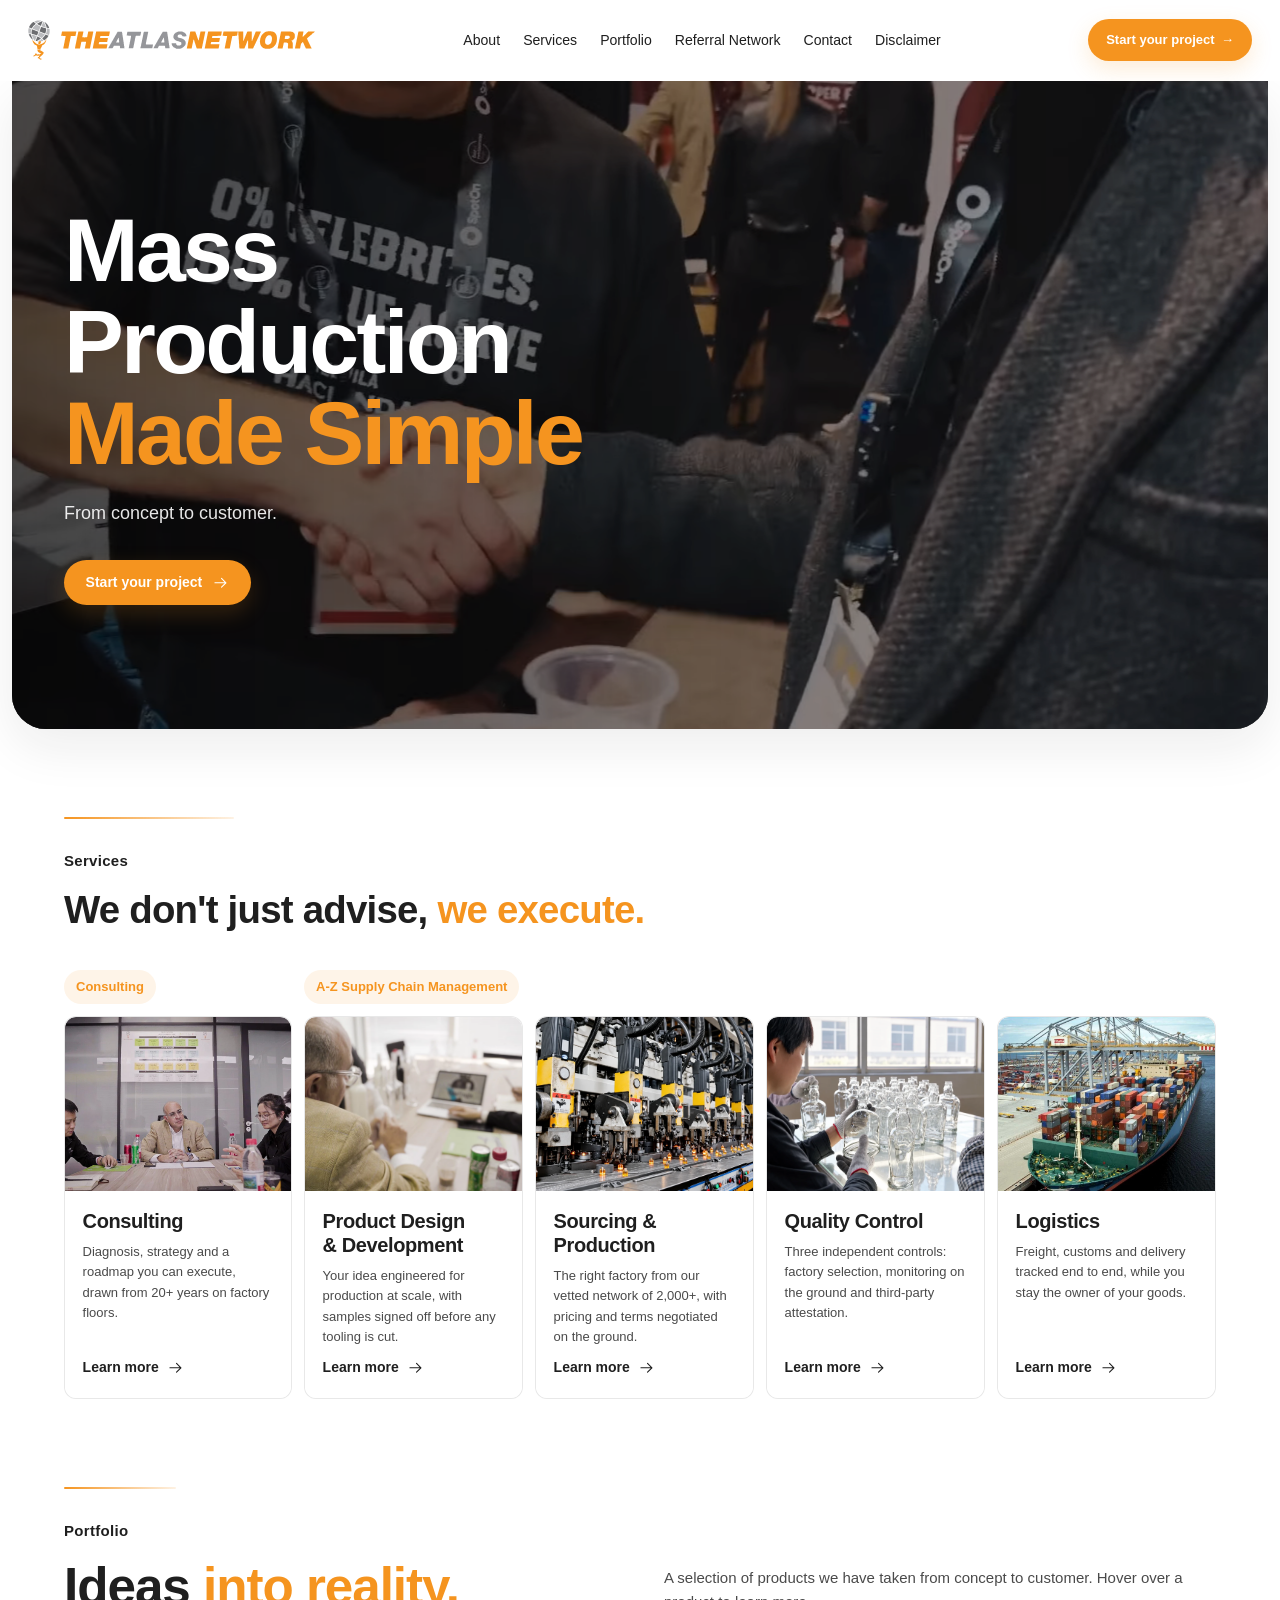
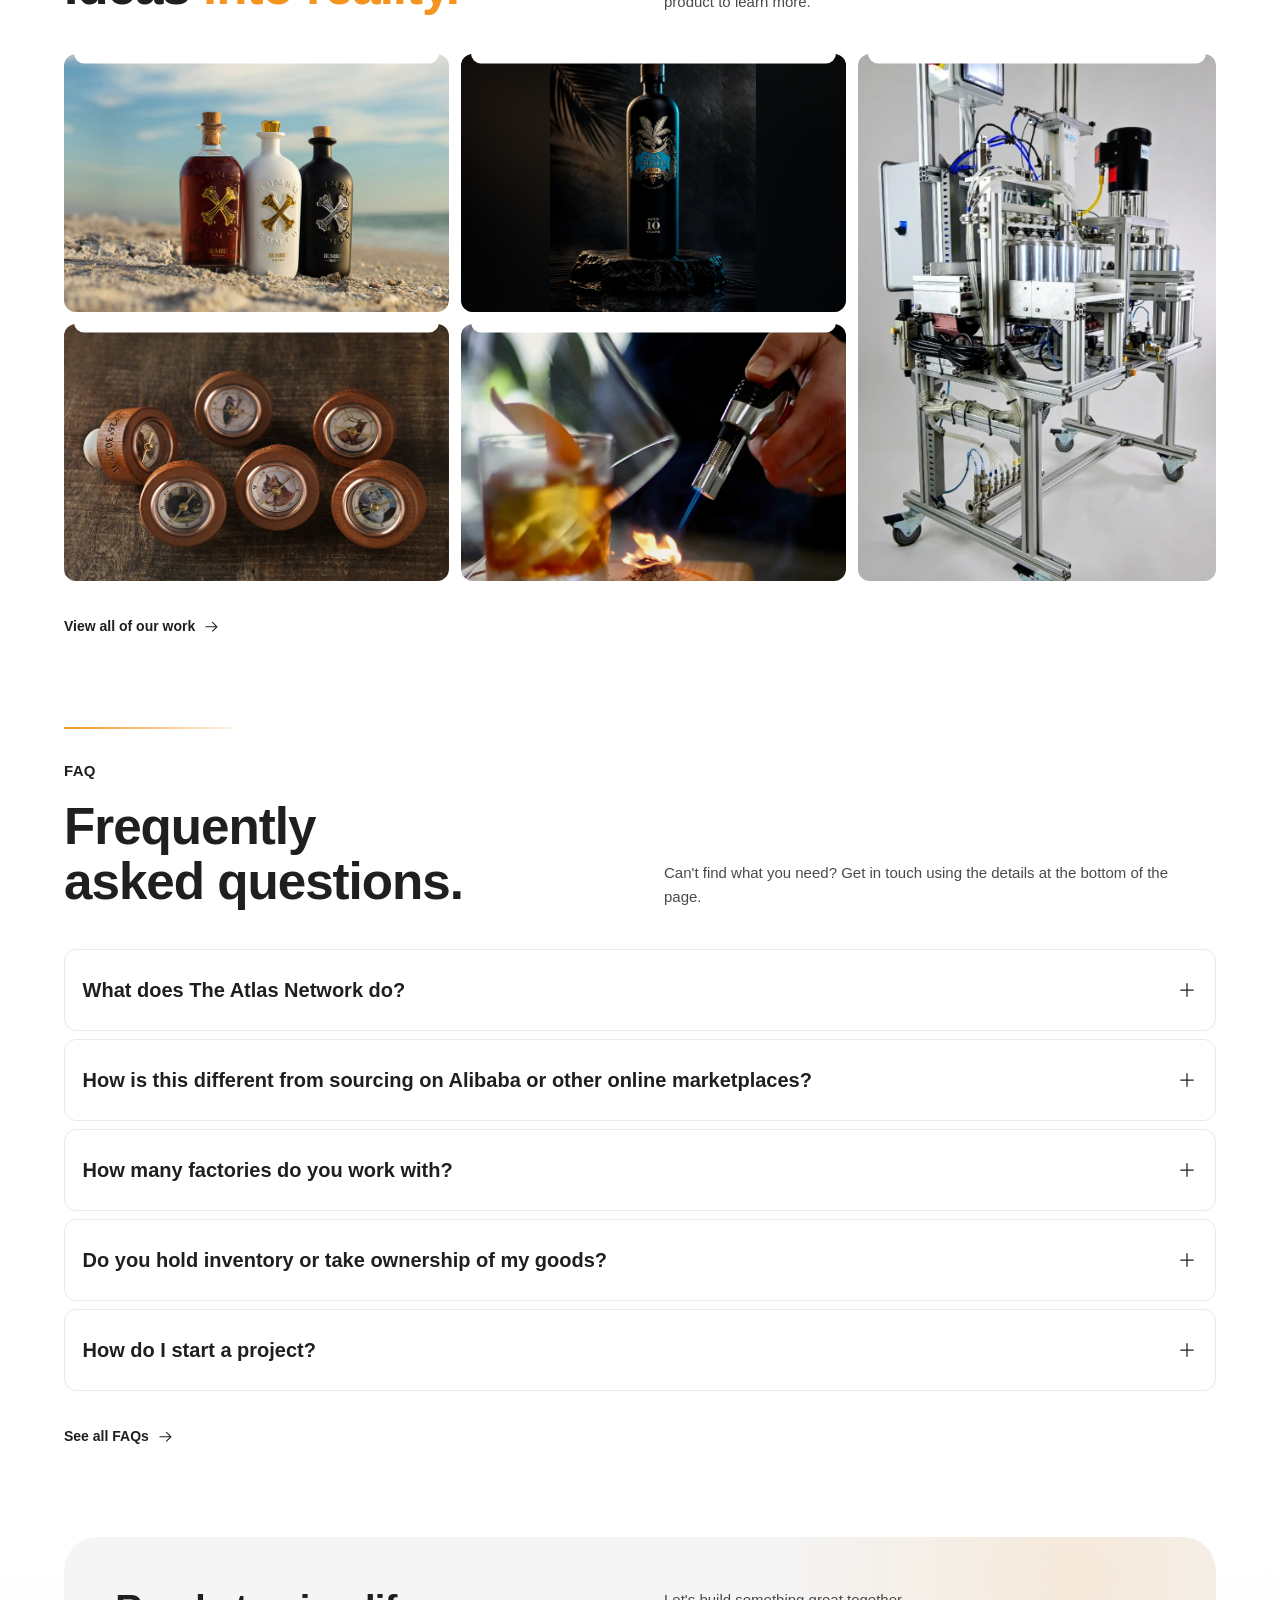
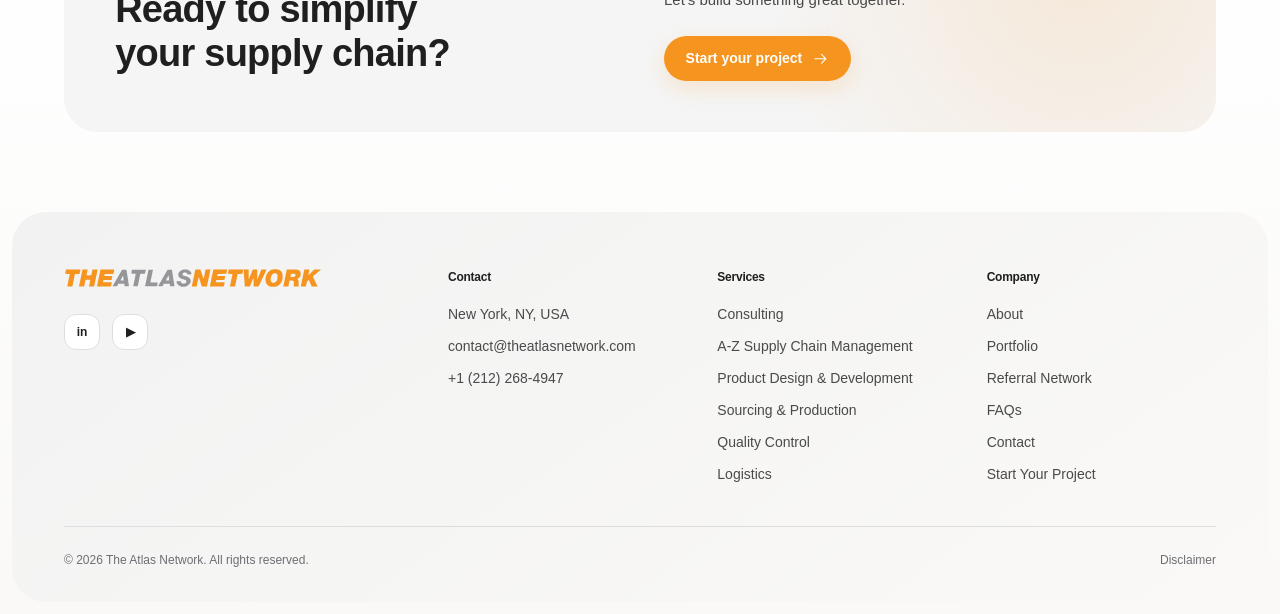
==== commit 29057107: "Homepage collage: can filling machine replaces Tequila Arta, cocktail smoker replaces the bottle fil" ====
--- a/index.html
+++ b/index.html
@@ -118,9 +118,9 @@
       <div class="collage">
         <div class="tile"><img src="assets/images/work/bumbu-rum.png" width="800" height="535" alt="Bumbu rum bottles - The Original, Crème and XO - on a beach" loading="lazy"/><div class="drop"><span class="cat">Spirits &amp; Packaging</span><h3>Bumbu Rum Co.</h3><p>Bottles for The Original, Crème and XO.</p></div></div>
         <div class="tile tile--fit"><img class="tile-backdrop" src="assets/images/work/pin-drop-rum.webp" alt="" aria-hidden="true" loading="lazy"/><img src="assets/images/work/pin-drop-rum.webp" width="960" height="1200" alt="Pin Drop Rum bottle aged 10 years, matte black with a palm and crest label and a wooden stopper, on a dark stone" loading="lazy"/><div class="drop"><span class="cat">Spirits &amp; Packaging</span><h3>Pin Drop Rum</h3><p>Matte black bottle with an engraved palm and crest label, a wooden stopper and a 10-year age mark.</p></div></div>
-        <div class="tile"><img src="assets/images/work/tequila-arta.webp" width="1394" height="2000" alt="Two Tequila Arta Extra Añejo bottles with tasting glasses" loading="lazy"/><div class="drop"><span class="cat">Spirits &amp; Packaging</span><h3>Tequila Arta Extra Añejo</h3><p>Triangular decorated glass bottles with sculpted stoppers.</p></div></div>
+        <div class="tile"><img src="assets/images/work/can-filling-machine.webp" width="844" height="1471" alt="Aluminium-frame can filling and seaming machine with a touchscreen control panel" loading="lazy"/><div class="drop"><span class="cat">Production Equipment</span><h3>Can filling machine</h3><p>Compact, mobile line for filling and seaming cans.</p></div></div>
         <div class="tile"><img src="assets/images/work/compass-stoppers.webp" width="800" height="535" alt="Wooden bottle stoppers with working wildlife compasses" loading="lazy"/><div class="drop"><span class="cat">Accessories</span><h3>Compass bottle stoppers</h3><p>Wooden stoppers set with working wildlife compasses.</p></div></div>
-        <div class="tile"><img src="assets/images/work/filling-line.webp" width="800" height="535" alt="Automated bottle filling machine on a factory floor" loading="lazy"/><div class="drop"><span class="cat">Production</span><h3>Bottle filling line</h3><p>Automated filling and capping equipment for production runs.</p></div></div>
+        <div class="tile"><img src="assets/images/work/cocktail-smoker.webp" width="1186" height="1183" alt="Torch lighting wood chips under a glass cloche beside an old fashioned cocktail" loading="lazy"/><div class="drop"><span class="cat">Barware</span><h3>Cocktail smoker</h3><p>Glass cloche, wooden base and torch for smoking cocktails at the bar or at home.</p></div></div>
       </div>
       <div class="section-foot"><a class="link-arrow" href="work.html">View all of our work <svg class="arrow" viewBox="0 0 24 24" fill="none" stroke="currentColor" stroke-width="1.5" stroke-linecap="round" stroke-linejoin="round" aria-hidden="true"><path d="M4 12h15m-6-6 6 6-6 6"/></svg></a></div>
     </div>
--- a/assets/css/site.css
+++ b/assets/css/site.css
@@ -157,6 +157,7 @@
 .collage > .tile:nth-child(4) { grid-area: d; } .collage > .tile:nth-child(5) { grid-area: e; }
 .tile > img { width: 100%; height: 100%; object-fit: cover; transition: transform .6s var(--ease); }
 .tile:hover > img { transform: scale(1.04); }
+.collage > .tile:nth-child(3) > img { position: absolute; inset: 0; }  /* the tall tile takes the grid's height, not the photo's */
 .tile .drop { position: absolute; top: 0; left: 0; right: 0; background: var(--white); padding: 1rem 1.1rem 1.1rem; transform: translateY(-101%); transition: transform .4s var(--ease), box-shadow .4s var(--ease); }
 .tile:hover .drop, .tile:focus-within .drop { transform: translateY(0); box-shadow: 0 8px 20px rgba(0,0,0,.08); }
 .drop .cat { display: block; font-size: .6875rem; font-weight: 600; letter-spacing: .04em; text-transform: uppercase; color: var(--muted); margin-bottom: .3rem; }
@@ -504,7 +505,7 @@
 .file-list .size { color: var(--muted); font-variant-numeric: tabular-nums; }
 .file-list button { background: none; border: 0; padding: .1rem .3rem; cursor: pointer; color: var(--muted); font-size: 1rem; line-height: 1; }
 .file-list button:hover { color: var(--error); }
-.form-submit { width: 100%; justify-content: space-between; padding: 1rem 1.25rem; font-size: .9375rem; border: 0; cursor: pointer; font-family: inherit; }
+.form-submit { align-self: flex-start; border: 0; cursor: pointer; font-family: inherit; }  /* same pill as the other buttons */
 .form-note { margin-top: .75rem; font-size: .75rem; color: var(--muted); }
 .form-done { text-align: left; padding: 1rem 0; }
 .form-done h3 { font-size: clamp(1.5rem, 3vw, 2rem); font-weight: 700; margin-bottom: .75rem; }
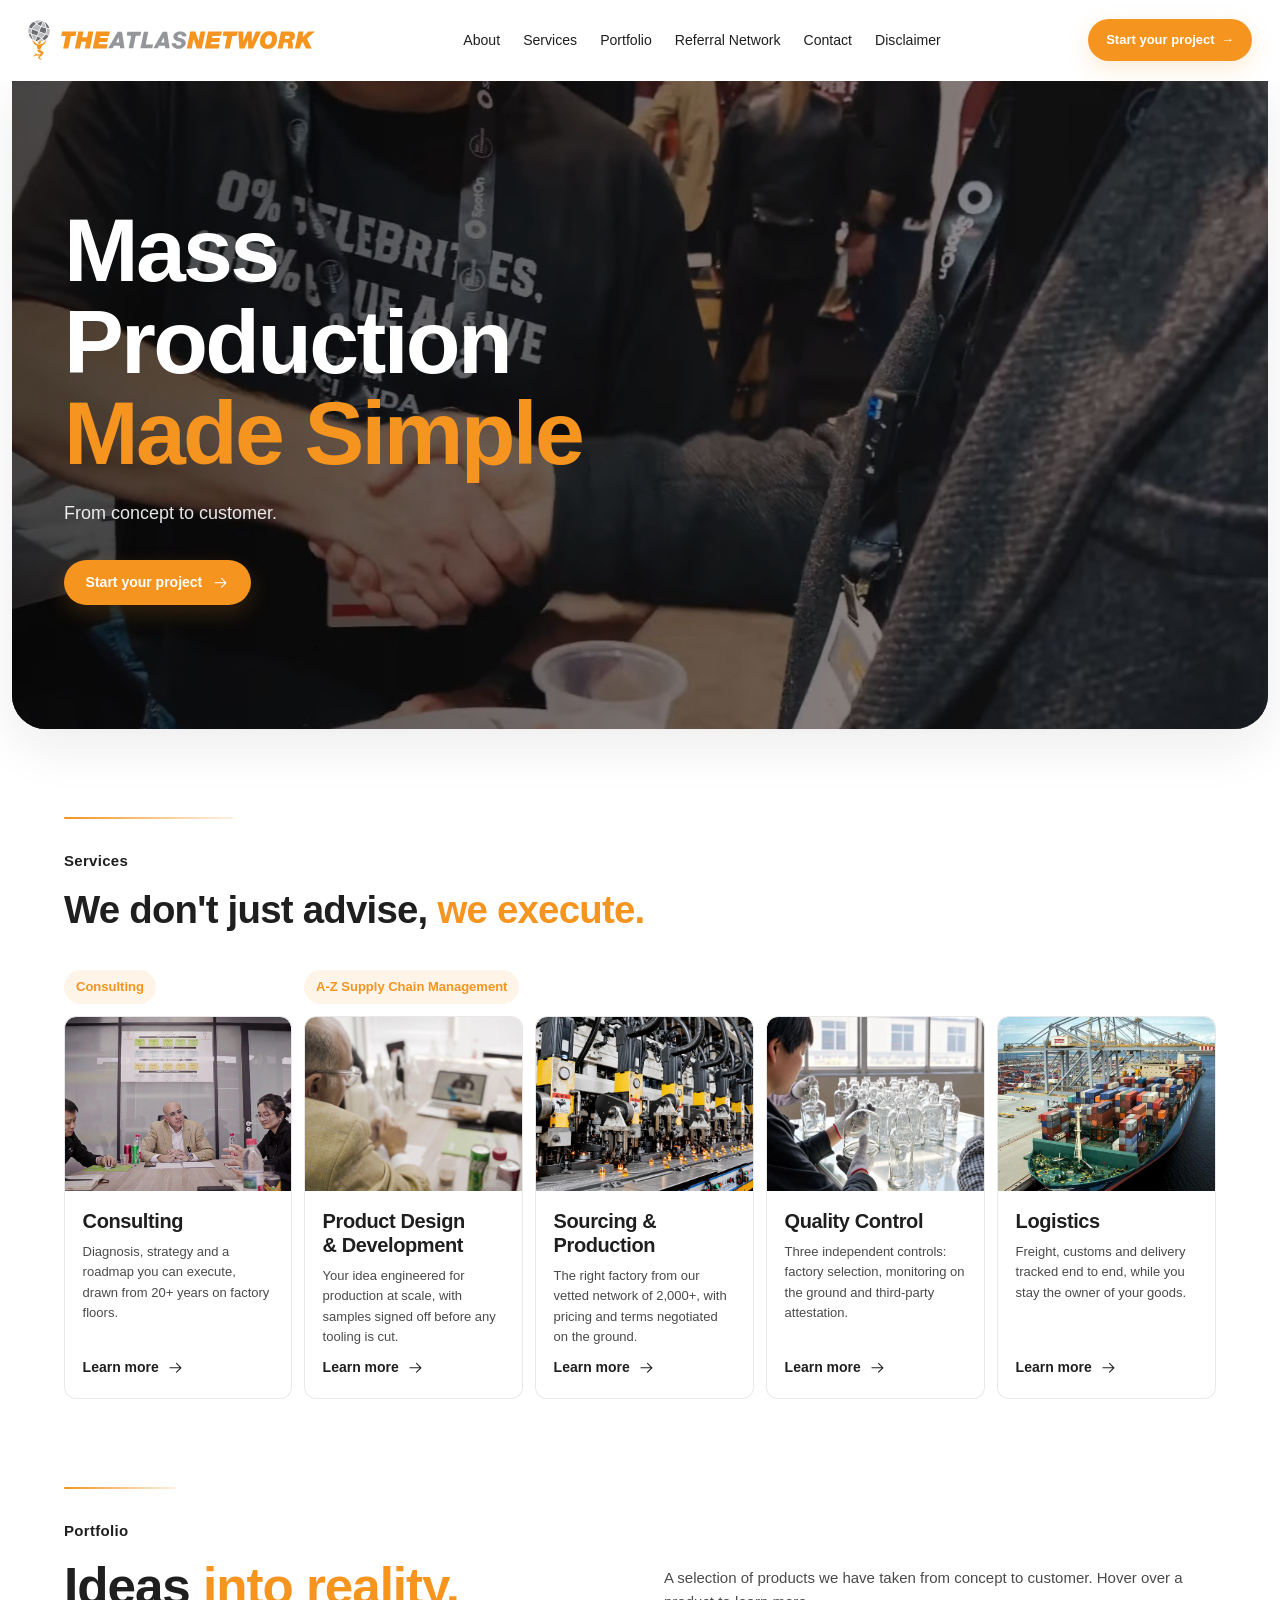
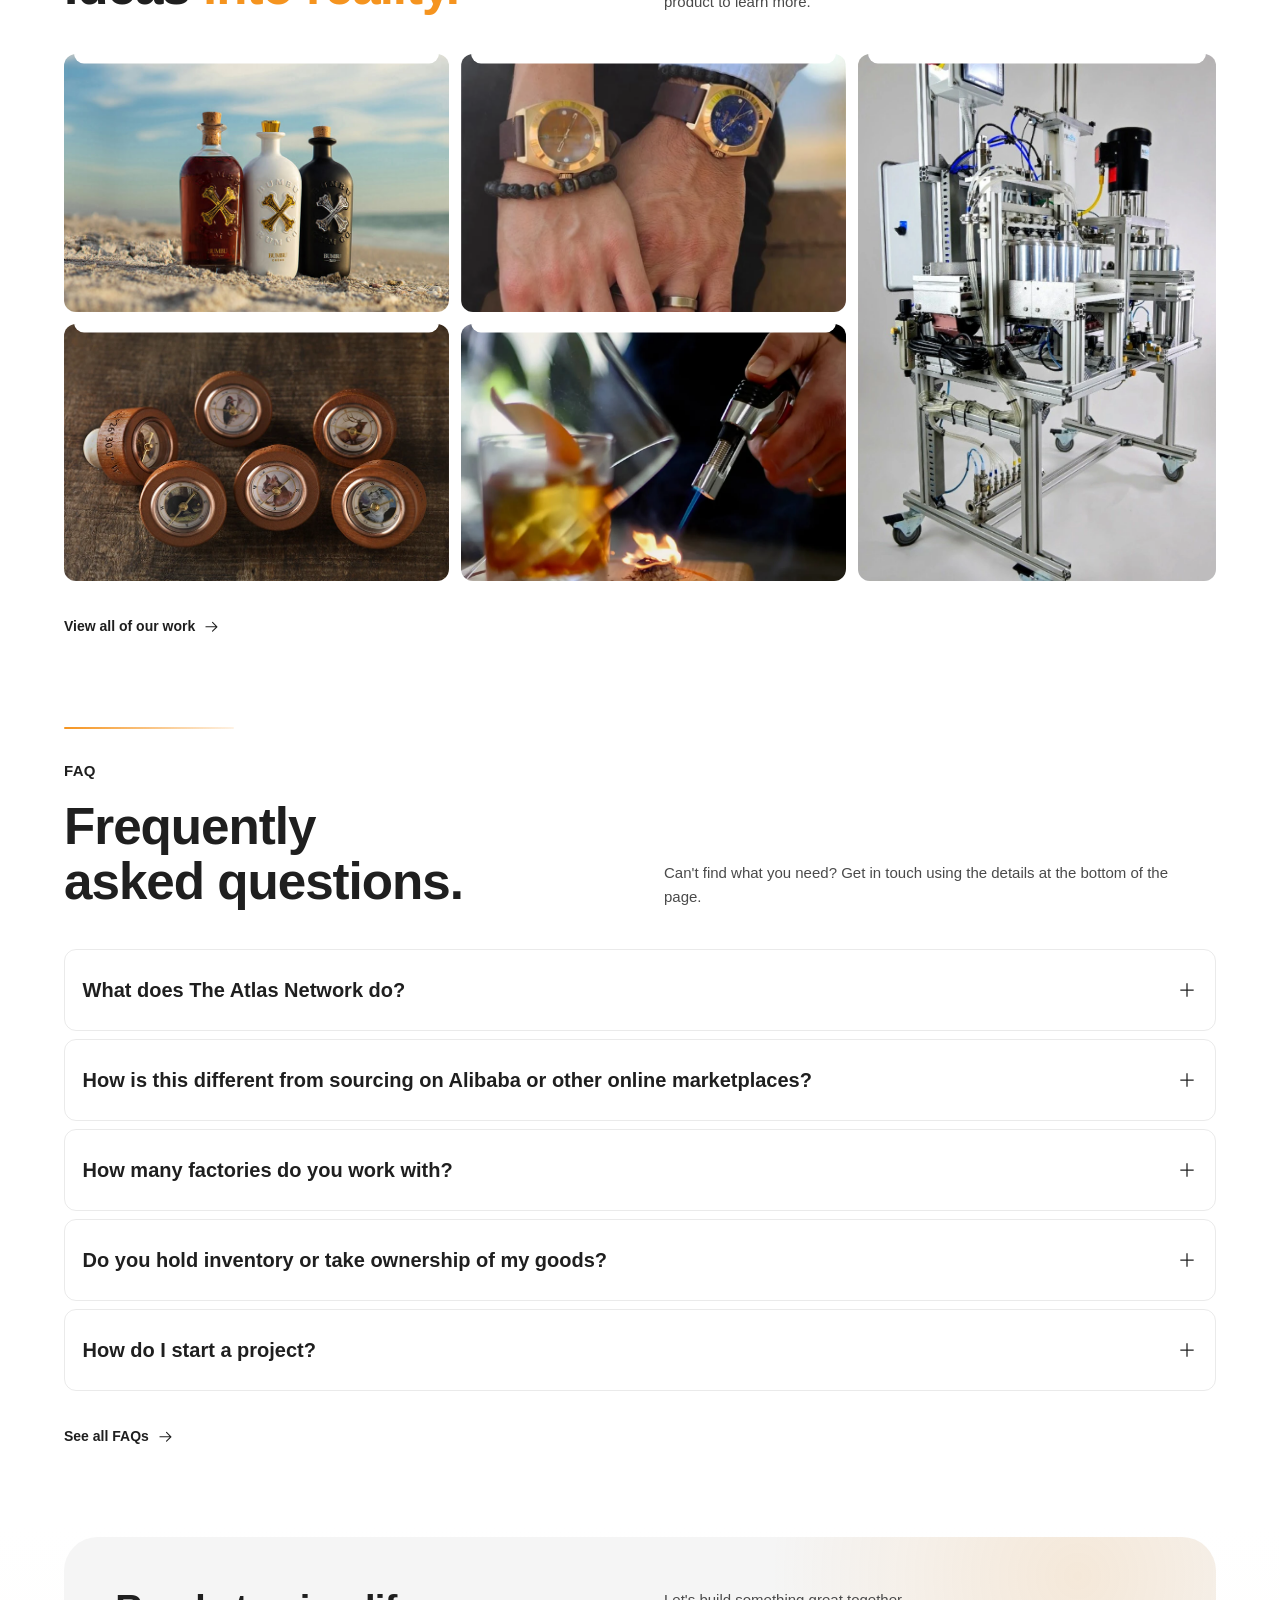
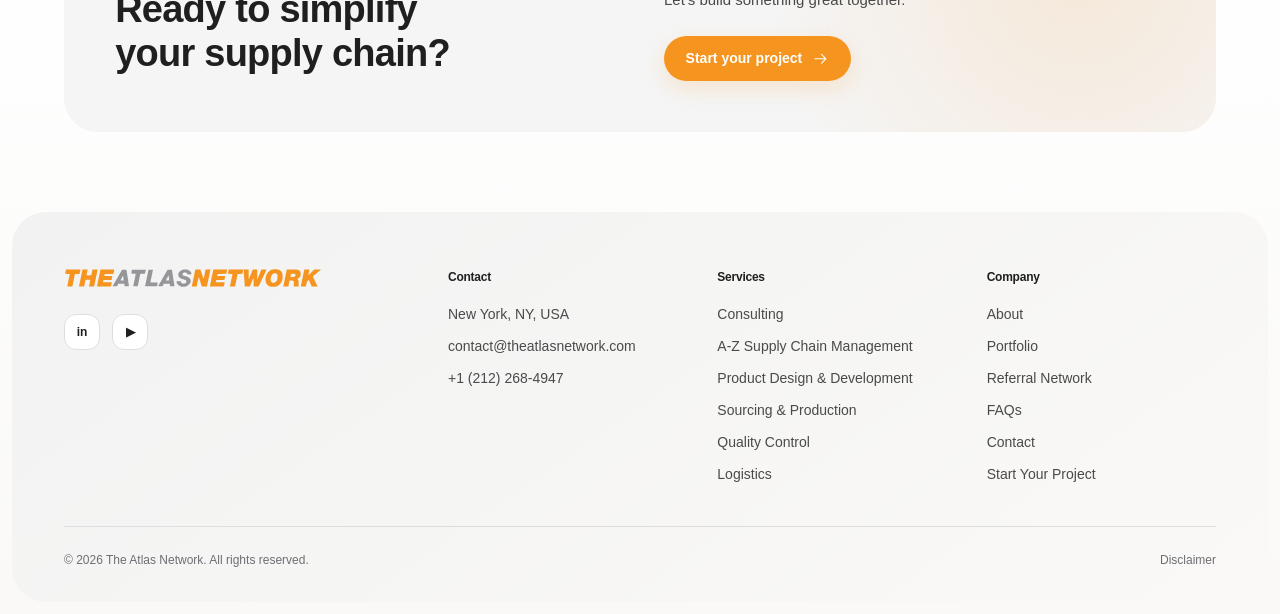
==== commit 74119fb0: "Homepage collage: stone-dial watches replace Pin Drop Rum Co-Authored-By: Claude Opus 5.5 <noreply@a" ====
--- a/index.html
+++ b/index.html
@@ -117,7 +117,7 @@
       </div>
       <div class="collage">
         <div class="tile"><img src="assets/images/work/bumbu-rum.png" width="800" height="535" alt="Bumbu rum bottles - The Original, Crème and XO - on a beach" loading="lazy"/><div class="drop"><span class="cat">Spirits &amp; Packaging</span><h3>Bumbu Rum Co.</h3><p>Bottles for The Original, Crème and XO.</p></div></div>
-        <div class="tile tile--fit"><img class="tile-backdrop" src="assets/images/work/pin-drop-rum.webp" alt="" aria-hidden="true" loading="lazy"/><img src="assets/images/work/pin-drop-rum.webp" width="960" height="1200" alt="Pin Drop Rum bottle aged 10 years, matte black with a palm and crest label and a wooden stopper, on a dark stone" loading="lazy"/><div class="drop"><span class="cat">Spirits &amp; Packaging</span><h3>Pin Drop Rum</h3><p>Matte black bottle with an engraved palm and crest label, a wooden stopper and a 10-year age mark.</p></div></div>
+        <div class="tile"><img src="assets/images/work/stone-dial-watches.webp" width="800" height="800" alt="Two gold-tone watches with tiger eye and lapis stone dials and brown leather straps, worn by a couple" loading="lazy"/><div class="drop"><span class="cat">Watches</span><h3>Stone-dial watches</h3><p>Gold-tone cases with natural stone dials and leather straps.</p></div></div>
         <div class="tile"><img src="assets/images/work/can-filling-machine.webp" width="844" height="1471" alt="Aluminium-frame can filling and seaming machine with a touchscreen control panel" loading="lazy"/><div class="drop"><span class="cat">Production Equipment</span><h3>Can filling machine</h3><p>Compact, mobile line for filling and seaming cans.</p></div></div>
         <div class="tile"><img src="assets/images/work/compass-stoppers.webp" width="800" height="535" alt="Wooden bottle stoppers with working wildlife compasses" loading="lazy"/><div class="drop"><span class="cat">Accessories</span><h3>Compass bottle stoppers</h3><p>Wooden stoppers set with working wildlife compasses.</p></div></div>
         <div class="tile"><img src="assets/images/work/cocktail-smoker.webp" width="1186" height="1183" alt="Torch lighting wood chips under a glass cloche beside an old fashioned cocktail" loading="lazy"/><div class="drop"><span class="cat">Barware</span><h3>Cocktail smoker</h3><p>Glass cloche, wooden base and torch for smoking cocktails at the bar or at home.</p></div></div>
